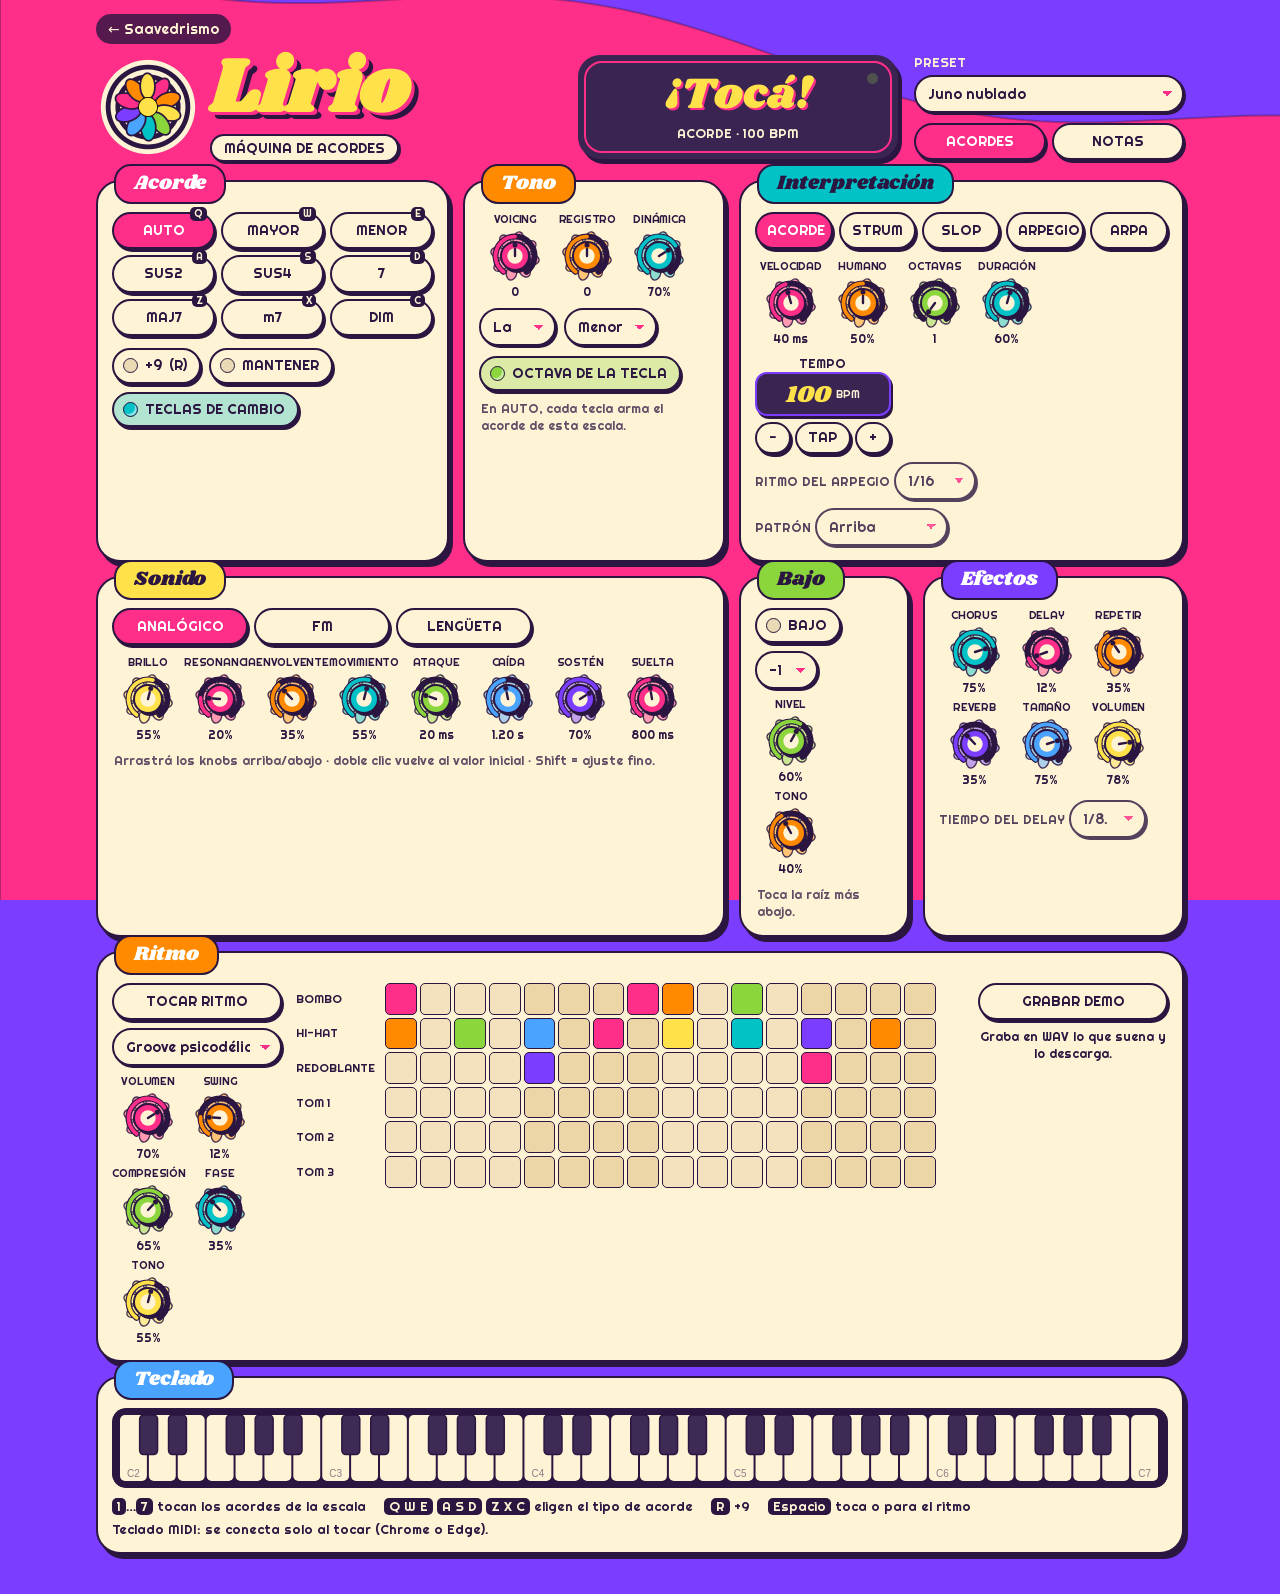
==== lirio/index.html @ 3ea5fa25 "Lirio y Niebla para usar en el navegador; Niebla 1.0.2 con sonidos encontrados Co-Authored-By: Claud" ====
<!doctype html>
<html lang="es">
<head>
<meta charset="utf-8">
<meta name="viewport" content="width=device-width, initial-scale=1">
<title>Lirio · máquina de acordes en el navegador</title>
<meta name="description" content="Lirio en el navegador: cada tecla toca un acorde completo. Strum, arpegio, arpa, tres motores de sonido, bajo, efectos y caja de ritmos. Gratis, de Saavedrismo.">
<link rel="icon" href="../sol.svg" type="image/svg+xml">
<style>
@font-face{font-family:"Shrikhand";src:url("fonts/Shrikhand-Regular.ttf") format("truetype");font-display:swap}
@font-face{font-family:"Righteous";src:url("fonts/Righteous-Regular.ttf") format("truetype");font-display:swap}
:root{
  --ink:#2a1640; --cream:#fff3d6; --pink:#ff2e88; --orange:#ff8a00; --lemon:#ffe14a;
  --turq:#00c2c7; --purple:#7b3dff; --lime:#8ad63c; --sky:#4aa3ff;
}
*{box-sizing:border-box}
html,body{margin:0}
body{font-family:"Righteous",system-ui,sans-serif;color:var(--ink);background:var(--purple);min-height:100vh;-webkit-tap-highlight-color:transparent}
#bg{position:fixed;inset:0;width:100%;height:100%;z-index:-1}
button,select,input{font-family:inherit;color:inherit}
:focus-visible{outline:3px solid var(--lemon);outline-offset:2px}
.wrap{max-width:1120px;margin:0 auto;padding:14px 16px 40px}
.volver{display:inline-block;margin-bottom:8px;color:var(--cream);text-decoration:none;background:#2a1640cc;padding:6px 12px;border-radius:999px;font-size:14px}

/* cabecera */
.top{display:grid;grid-template-columns:auto 1fr minmax(260px,320px) 270px;gap:16px;align-items:center}
.logo{display:flex;align-items:center;gap:10px}
#flor{width:104px;height:104px;flex:0 0 auto}
.titulo{font-family:"Shrikhand",serif;font-size:76px;line-height:1;color:var(--lemon);text-shadow:3px 3px 0 var(--pink),7px 7px 0 var(--ink);margin:0}
.sub{display:inline-block;margin-top:6px;background:var(--cream);border:2px solid var(--ink);box-shadow:2px 2px 0 var(--ink);border-radius:14px;padding:3px 12px;font-size:14px}
.pantalla{background:#3a2552;border-radius:22px;box-shadow:4px 5px 0 var(--ink);padding:6px;position:relative}
.pantalla-in{border:2.5px solid var(--pink);border-radius:18px;height:92px;display:flex;flex-direction:column;align-items:center;justify-content:center}
#acorde{font-family:"Shrikhand",serif;font-size:44px;line-height:1;color:var(--lemon);text-shadow:2px 2px 0 var(--pink)}
#subt{font-size:13px;color:var(--cream);margin-top:8px;text-align:center;padding:0 10px}
#led{position:absolute;right:20px;top:18px;width:11px;height:11px;border-radius:50%;background:var(--lime);opacity:.25}
.lado label{font-size:13px;color:var(--cream);display:block;margin-bottom:4px}

/* paneles */
.rack{display:grid;grid-template-columns:repeat(12,1fr);gap:14px;margin-top:18px}
.panel{background:var(--cream);border:2.5px solid var(--ink);border-radius:24px;box-shadow:4px 5px 0 var(--ink);padding:30px 14px 14px;position:relative}
.panel>h2{position:absolute;top:-18px;left:16px;margin:0;font-family:"Shrikhand",serif;font-weight:400;font-size:20px;padding:2px 18px 4px;border:2.5px solid var(--ink);border-radius:17px;color:#fff;background:var(--c,var(--pink))}
.panel>h2.osc{color:var(--ink)}
.p-acorde{grid-column:span 4;--c:var(--pink)} .p-tono{grid-column:span 3;--c:var(--orange)} .p-int{grid-column:span 5;--c:var(--turq)}
.p-sonido{grid-column:span 7;--c:var(--lemon)} .p-bajo{grid-column:span 2;--c:var(--lime)} .p-efx{grid-column:span 3;--c:var(--purple)}
.p-ritmo{grid-column:span 12;--c:var(--orange)} .p-teclado{grid-column:span 12;--c:var(--sky)}
.fila{display:flex;flex-wrap:wrap;gap:8px;align-items:center}
.nota{font-size:12.5px;opacity:.75;margin:10px 2px 0;line-height:1.35}

/* píldoras y botones */
.pills{display:grid;gap:6px}
.pill,.tog,.btn{min-width:0;border:2px solid var(--ink);background:var(--cream);border-radius:999px;box-shadow:2px 3px 0 var(--ink);padding:9px 10px;font-size:14px;cursor:pointer;position:relative;line-height:1.1;touch-action:manipulation}
.pill:active,.tog:active,.btn:active{transform:translate(1px,2px);box-shadow:1px 1px 0 var(--ink)}
.pill[aria-pressed="true"]{background:var(--on,var(--pink));color:#fff}
.pill.claro[aria-pressed="true"]{color:var(--ink)}
.pill .k{position:absolute;right:6px;top:-7px;background:var(--ink);color:var(--cream);font-size:10.5px;border-radius:5px;padding:1px 4px}
.tog{display:inline-flex;align-items:center;gap:7px;padding:8px 12px 8px 9px}
.tog::before{content:"";width:13px;height:13px;border-radius:50%;border:1.8px solid var(--ink);background:#e9d9b4}
.tog[aria-pressed="true"]{background:color-mix(in srgb,var(--tc,var(--pink)) 30%,var(--cream))}
.tog[aria-pressed="true"]::before{background:var(--tc,var(--pink));box-shadow:inset -2px -2px 0 #fff8}
.btn.on{background:var(--lime)}
.btn.rec.on{background:var(--pink);color:#fff}
select{border:2px solid var(--ink);background:var(--cream);border-radius:999px;padding:8px 30px 8px 12px;font-size:14px;box-shadow:2px 2px 0 var(--ink);appearance:none;background-image:linear-gradient(45deg,transparent 50%,var(--pink) 50%),linear-gradient(135deg,var(--pink) 50%,transparent 50%);background-position:calc(100% - 15px) 50%,calc(100% - 10px) 50%;background-size:5px 5px;background-repeat:no-repeat;cursor:pointer;max-width:100%}
.lbl{font-size:12.5px;opacity:.8;margin:12px 0 4px}

/* knobs */
.knobs{display:flex;flex-wrap:wrap;gap:4px 0}
.knob{width:72px;text-align:center;user-select:none;touch-action:none;cursor:ns-resize}
.knob .n{font-size:11px;letter-spacing:-.02em;white-space:nowrap}
.knob svg{width:56px;height:56px;display:block;margin:2px auto 0}
.knob .v{font-size:12px}

/* tempo */
.tempo{width:136px}
.tempo .n{font-size:12.5px;text-align:center}
.tempo .num{background:#3a2552;border-radius:12px;box-shadow:2px 3px 0 var(--ink);border:2px solid var(--purple);height:44px;display:flex;align-items:center;justify-content:center;gap:5px;color:var(--lemon);font-family:"Shrikhand",serif;font-size:24px;cursor:ns-resize;touch-action:none;user-select:none}
.tempo .num small{font-family:"Righteous";font-size:11px;color:var(--cream)}
.tempo .num input{width:70px;background:transparent;border:0;color:var(--lemon);font:inherit;text-align:center}
.tempo .bt{display:grid;grid-template-columns:36px 1fr 36px;gap:4px;margin-top:6px}
.tempo .bt button{padding:6px 0;text-align:center}

/* grilla de ritmo */
.ritmo{display:grid;grid-template-columns:170px 1fr 190px;gap:14px;align-items:start}
.grilla{display:grid;max-width:640px;grid-template-columns:86px repeat(16,1fr);gap:3px;align-items:center;user-select:none;touch-action:none}
.grilla .ln{font-size:11.5px}
.cel{aspect-ratio:1;border:1.6px solid var(--ink);border-radius:5px;background:#f3e2bd;cursor:pointer;min-width:0}
.cel.b4{background:#ecd5a6}
.cel.on{background:var(--c2)}
.cel.cur{outline:2px solid var(--ink);outline-offset:1px}
.demo{display:flex;flex-direction:column;gap:8px}
#recT{font-size:12.5px;text-align:center;min-height:32px}

/* teclado */
#kb{width:100%;height:80px;display:block;touch-action:none;cursor:pointer;border-radius:14px}
.ayuda{display:flex;flex-wrap:wrap;gap:6px 18px;font-size:13px;margin-top:10px}
.ayuda b{background:var(--ink);color:var(--cream);border-radius:5px;padding:0 5px;font-weight:400}
#midiSt{font-size:13px}

@media (max-width:980px){
  .top{grid-template-columns:1fr 1fr}
  .logo{grid-column:1/-1}
  .p-acorde,.p-tono,.p-int,.p-sonido,.p-bajo,.p-efx{grid-column:span 6}
  .ritmo{grid-template-columns:1fr}
}
@media (max-width:640px){
  .top{grid-template-columns:1fr}
  .titulo{font-size:60px} #flor{width:80px;height:80px}
  .rack{gap:24px}
  .p-acorde,.p-tono,.p-int,.p-sonido,.p-bajo,.p-efx{grid-column:span 12}
  .grilla{grid-template-columns:64px repeat(16,1fr);gap:2px}
  .grilla .ln{font-size:9.5px}
  .knob{width:70px}
  .pill{font-size:12.5px;padding:8px 3px}
  #perf{gap:4px}
}
</style>
</head>
<body>
<canvas id="bg" aria-hidden="true"></canvas>
<div class="wrap">
  <a class="volver" href="../">← Saavedrismo</a>
  <header class="top">
    <div class="logo">
      <canvas id="flor" width="208" height="208" aria-hidden="true"></canvas>
      <div><h1 class="titulo">Lirio</h1><span class="sub">MÁQUINA DE ACORDES</span></div>
    </div>
    <div></div>
    <div class="pantalla" aria-live="polite"><div class="pantalla-in"><div id="acorde">¡Tocá!</div><div id="subt"></div></div><div id="led"></div></div>
    <div class="lado">
      <label for="preset">PRESET</label>
      <select id="preset" style="width:100%"></select>
      <div class="pills" id="modo" style="grid-template-columns:1fr 1fr;margin-top:10px"></div>
    </div>
  </header>

  <main class="rack">
    <section class="panel p-acorde"><h2>Acorde</h2>
      <div class="pills" id="tipos" style="grid-template-columns:repeat(3,1fr)"></div>
      <div class="fila" style="margin-top:12px">
        <button class="tog" data-t="add9" style="--tc:var(--lemon)">+9 <span class="pill-k">(R)</span></button>
        <button class="tog" data-t="hold" style="--tc:var(--pink)">MANTENER</button>
        <button class="tog" data-t="keySwitch" style="--tc:var(--turq)" title="Las teclas MIDI 24 a 32 (Do1 a Sol#1) eligen el tipo de acorde">TECLAS DE CAMBIO</button>
      </div>
    </section>

    <section class="panel p-tono"><h2>Tono</h2>
      <div class="knobs" id="kTono"></div>
      <div class="fila" style="margin-top:8px"><select id="key" aria-label="Tonalidad"></select><select id="scale" aria-label="Escala"><option value="0">Mayor</option><option value="1">Menor</option></select></div>
      <div class="fila" style="margin-top:10px"><button class="tog" data-t="followOct" style="--tc:var(--lime)" title="Encendido: el acorde suena en la octava de la tecla que tocás">OCTAVA DE LA TECLA</button></div>
      <p class="nota">En AUTO, cada tecla arma el acorde de esta escala.</p>
    </section>

    <section class="panel p-int"><h2 class="osc">Interpretación</h2>
      <div class="pills" id="perf" style="grid-template-columns:repeat(5,1fr)"></div>
      <div class="fila" style="margin-top:10px;align-items:flex-start;justify-content:space-between">
        <div class="knobs" id="kInt"></div>
        <div class="tempo">
          <div class="n">TEMPO</div>
          <div class="num" id="tNum" title="Arrastrá, usá la rueda o hacé doble clic para escribir"><span id="tVal">100</span><small>BPM</small></div>
          <div class="bt"><button class="pill" id="tMenos" aria-label="Bajar 1 BPM">−</button><button class="pill" id="tTap">TAP</button><button class="pill" id="tMas" aria-label="Subir 1 BPM">+</button></div>
        </div>
      </div>
      <div class="fila" style="margin-top:8px">
        <label class="lbl" style="margin:0">RITMO DEL ARPEGIO <select id="arpRate"></select></label>
        <label class="lbl" style="margin:0">PATRÓN <select id="arpPattern"></select></label>
      </div>
    </section>

    <section class="panel p-sonido"><h2 class="osc">Sonido</h2>
      <div class="pills" id="motor" style="grid-template-columns:repeat(3,1fr);max-width:420px"></div>
      <div class="knobs" id="kSon" style="margin-top:10px"></div>
      <p class="nota">Arrastrá los knobs arriba/abajo · doble clic vuelve al valor inicial · Shift = ajuste fino.</p>
    </section>

    <section class="panel p-bajo"><h2 class="osc">Bajo</h2>
      <div class="fila"><button class="tog" data-t="bassOn" style="--tc:var(--lime)">BAJO</button><select id="bassOct" aria-label="Octava del bajo"><option value="0">-1</option><option value="1">-2</option></select></div>
      <div class="knobs" id="kBajo" style="margin-top:8px"></div>
      <p class="nota">Toca la raíz más abajo.</p>
    </section>

    <section class="panel p-efx"><h2>Efectos</h2>
      <div class="knobs" id="kEfx"></div>
      <label class="lbl" style="display:block">TIEMPO DEL DELAY <select id="delayTime"></select></label>
    </section>

    <section class="panel p-ritmo"><h2>Ritmo</h2>
      <div class="ritmo">
        <div class="fila" style="flex-direction:column;align-items:stretch">
          <button class="btn" id="drumPlay">TOCAR RITMO</button>
          <select id="drumPattern" aria-label="Patrón de ritmo"></select>
          <div class="knobs" id="kRit"></div>
        </div>
        <div class="grilla" id="grilla"></div>
        <div class="demo">
          <button class="btn rec" id="recBtn">GRABAR DEMO</button>
          <div id="recT">Graba en WAV lo que suena y lo descarga.</div>
        </div>
      </div>
    </section>

    <section class="panel p-teclado"><h2>Teclado</h2>
      <canvas id="kb"></canvas>
      <div class="ayuda">
        <span><b>1</b>…<b>7</b> tocan los acordes de la escala</span>
        <span><b>Q W E</b> <b>A S D</b> <b>Z X C</b> eligen el tipo de acorde</span>
        <span><b>R</b> +9</span>
        <span><b>Espacio</b> toca o para el ritmo</span>
        <span id="midiSt">Teclado MIDI: se conecta solo al tocar (Chrome o Edge).</span>
      </div>
    </section>
  </main>
</div>

<script>
'use strict';
const $=id=>document.getElementById(id);
const COL={ink:'#2a1640',cream:'#fff3d6',pink:'#ff2e88',orange:'#ff8a00',lemon:'#ffe14a',turq:'#00c2c7',purple:'#7b3dff',lime:'#8ad63c',sky:'#4aa3ff'};
const RAIN=[COL.pink,COL.orange,COL.lemon,COL.lime,COL.turq,COL.sky,COL.purple];
const rainbow=i=>RAIN[((i%7)+7)%7];

/* ---------- parámetros (los mismos del plugin) ---------- */
const DEF={mode:0,chordType:0,add9:false,hold:false,keySwitch:true,followOct:true,key:9,scale:1,voicing:0,octave:0,perf:0,strumMs:40,slop:.5,
  arpRate:3,arpPattern:0,arpOct:1,arpGate:.6,tempo:100,engine:0,bright:.6,tone2:.25,character:.5,movement:.3,attack:.005,decay:1.2,sustain:.6,release:.5,velSens:.7,
  bassOn:false,bassLevel:.6,bassOct:0,bassTone:.4,chorus:.4,delayMix:.15,delayFb:.35,delayTime:1,reverbMix:.25,reverbSize:.7,volume:.78,
  drumsOn:false,drumPattern:0,drumVol:.7,swing:.12,drumComp:.65,drumPhase:.35,drumTone:.55,lanes:[0,0,0,0,0,0],preset:0};
const KN={ // id: [min,max,centro (curva),formato,nombre,color,entero]
  voicing:[-4,4,0,'i','VOICING','pink',1], octave:[-2,2,0,'i','REGISTRO','orange',1], velSens:[0,1,0,'%','DINÁMICA','turq'],
  strumMs:[5,200,50,'ms','VELOCIDAD','pink'], slop:[0,1,0,'%','HUMANO','orange'], arpOct:[1,4,0,'i','OCTAVAS','lime',1], arpGate:[.1,1,0,'%','DURACIÓN','turq'],
  bright:[0,1,0,'%','BRILLO','lemon'], tone2:[0,1,0,'%','RESONANCIA','pink'], character:[0,1,0,'%','ENVOLVENTE','orange'], movement:[0,1,0,'%','MOVIMIENTO','turq'],
  attack:[.001,5,.3,'s','ATAQUE','lime'], decay:[.05,10,1.5,'s','CAÍDA','sky'], sustain:[0,1,0,'%','SOSTÉN','purple'], release:[.01,10,1,'s','SUELTA','pink'],
  bassLevel:[0,1,0,'%','NIVEL','lime'], bassTone:[0,1,0,'%','TONO','orange'],
  chorus:[0,1,0,'%','CHORUS','turq'], delayMix:[0,1,0,'%','DELAY','pink'], delayFb:[0,.92,0,'%','REPETIR','orange'], reverbMix:[0,1,0,'%','REVERB','purple'], reverbSize:[0,1,0,'%','TAMAÑO','sky'], volume:[0,1,0,'%','VOLUMEN','lemon'],
  drumVol:[0,1,0,'%','VOLUMEN','pink'], swing:[0,.6,0,'%','SWING','orange'], drumComp:[0,1,0,'%','COMPRESIÓN','lime'], drumPhase:[0,1,0,'%','FASE','turq'], drumTone:[0,1,0,'%','TONO','lemon']};
const PRESETS=[
  ['Juno nublado',{engine:0,bright:.55,tone2:.2,character:.35,movement:.55,attack:.02,decay:1.2,sustain:.7,release:.8,chorus:.75,reverbMix:.35,reverbSize:.75,delayMix:.12,perf:0,bassOn:false,volume:.78}],
  ['Lengüeta soul',{engine:2,bright:.62,tone2:.45,character:.55,movement:.35,attack:.002,decay:2.5,sustain:.5,release:.25,chorus:.1,reverbMix:.2,delayMix:0,perf:0,bassOn:false,volume:.78}],
  ['Campana FM',{engine:1,bright:.7,tone2:.55,character:.45,movement:.15,attack:.002,decay:3,sustain:.2,release:1.2,chorus:.2,reverbMix:.4,reverbSize:.8,delayMix:.25,perf:0,bassOn:false,volume:.78}],
  ['Piano FM',{engine:1,bright:.5,tone2:.2,character:.3,movement:.25,attack:.002,decay:2.2,sustain:.35,release:.4,chorus:.45,reverbMix:.25,delayMix:.1,perf:0,bassOn:false,volume:.78}],
  ['Strum de cristal',{engine:1,bright:.75,tone2:.6,character:.4,movement:.2,attack:.002,decay:3.5,sustain:.15,release:1.5,chorus:.3,reverbMix:.45,reverbSize:.85,perf:1,strumMs:60,bassOn:false,volume:.78}],
  ['Arpegio 80s',{engine:0,bright:.45,tone2:.45,character:.6,movement:.3,attack:.002,decay:.35,sustain:.3,release:.2,chorus:.5,reverbMix:.25,delayMix:.3,delayFb:.45,perf:3,arpRate:3,arpPattern:2,arpOct:2,arpGate:.5,bassOn:true,volume:.78}],
  ['Arpa nocturna',{engine:2,bright:.55,tone2:.2,character:.3,movement:.4,attack:.002,decay:3,sustain:.2,release:1,chorus:.35,reverbMix:.55,reverbSize:.9,delayMix:.2,perf:4,strumMs:50,bassOn:false,volume:.68}],
  ['Bajo + acordes',{engine:0,bright:.5,tone2:.3,character:.4,movement:.4,attack:.01,decay:1,sustain:.6,release:.4,chorus:.55,reverbMix:.2,perf:0,bassOn:true,bassLevel:.7,bassTone:.5,volume:.78}],
  ['Slop lo-fi',{engine:2,bright:.4,tone2:.6,character:.7,movement:.5,attack:.003,decay:2,sustain:.3,release:.3,chorus:.45,reverbMix:.3,delayMix:.15,perf:2,slop:.75,bassOn:false,volume:.78}]];
const P=b=>b.reduce((m,s)=>m|(1<<s),0);
const PATS=[[P([0,7,8,10]),P([0,2,4,6,8,10,12,14]),P([4,12]),0,0,0],[P([0,8]),P([0,2,4,6,8,10,12,14]),P([4,12]),0,0,0],
  [P([0,4,8,12]),0xffff,P([4,12]),0,0,0],[P([0,10]),P([0,4,8,12]),P([8]),P([12,13]),P([14]),P([15])],
  [P([0,4,8,12]),P([2,6,10,14]),P([4,12]),0,0,0],[P([0,3,10]),P([0,2,4,6,8,10,12,14]),P([4,12,15]),0,0,0],
  [P([0,8]),P([4,12]),0,P([6,14]),P([3,10,11]),P([0,2,8])],[0,0,0,0,0,0]];
const PAT_N=['Groove psicodélico','Latido','Motorik','Lento con toms','Electropop','Breakbeat','Tribal de toms','Vacío'];
const LANES=['BOMBO','HI-HAT','REDOBLANTE','TOM 1','TOM 2','TOM 3'];
const KEYS_ES=['Do','Do#','Re','Re#','Mi','Fa','Fa#','Sol','Sol#','La','La#','Si'];
const LET=['C','C#','D','D#','E','F','F#','G','G#','A','A#','B'];
const PERF_N=['Acorde','Strum','Slop','Arpegio','Arpa'];
const SUF=(t,m,d)=>['', '', 'm','sus2','sus4','7','maj7','m7','dim'][t]??'';

let st;
try{st=Object.assign({},DEF,JSON.parse(localStorage.getItem('lirio-web')||'null')||{})}catch(e){st=Object.assign({},DEF)}
if(!Array.isArray(st.lanes)||st.lanes.length!==6)st.lanes=PATS[st.drumPattern||0].slice();
if(!(()=>{try{return localStorage.getItem('lirio-web')}catch(e){return null}})()){Object.assign(st,PRESETS[0][1]); st.lanes=PATS[0].slice()} // primera vez: preset Juno nublado
const save=()=>{try{localStorage.setItem('lirio-web',JSON.stringify(st))}catch(e){}};

/* ---------- audio ---------- */
let ctx=null,node=null,starting=null,recBufs=null,recLen=0,recT0=0;
let ui={root:-1,type:0,minor:0,dim:0,act:0,ks:-1,step:-1,notes:[]};
async function audio(){
  if(node){if(ctx.state!=='running')try{await ctx.resume()}catch(e){} return true}
  if(starting)return starting;
  starting=(async()=>{
    try{
      ctx=new (window.AudioContext||window.webkitAudioContext)({latencyHint:'interactive'});
      await ctx.audioWorklet.addModule('lirio-engine.js');
      node=new AudioWorkletNode(ctx,'lirio',{numberOfInputs:0,numberOfOutputs:1,outputChannelCount:[2]});
      node.connect(ctx.destination);
      node.port.onmessage=e=>{const m=e.data; if(m.t==='ui'){ui=m} else if(m.t==='pcm'&&recBufs){recBufs[0].push(m.l); recBufs[1].push(m.r); recLen+=m.l.length}};
      node.port.postMessage({t:'p',p:st}); await ctx.resume(); midi(); return true;
    }catch(err){$('acorde').textContent='Sin audio'; $('subt').textContent='Este navegador no puede usar Lirio. Probá con Chrome, Edge, Firefox o Safari actualizados.'; node=null; return false}
  })();
  return starting;
}
let pend=false;
function sendP(){ if(!node||pend)return; pend=true; requestAnimationFrame(()=>{pend=false; node.port.postMessage({t:'p',p:st})}) }
function changed(k){save(); sendP(); refresh()}
async function on(k,v){if(await audio())node.port.postMessage({t:'on',k,v})}
function off(k){node&&node.port.postMessage({t:'off',k})}

/* ---------- píldoras ---------- */
function pills(id,names,key,opts={}){
  const box=$(id); box.innerHTML='';
  names.forEach((n,i)=>{const b=document.createElement('button'); b.className='pill'+(opts.claro&&opts.claro(i)?' claro':''); b.innerHTML=n+(opts.keys?`<span class="k">${opts.keys[i]}</span>`:'');
    b.style.setProperty('--on',opts.rainbow?rainbow(i):COL.pink);
    b.onclick=()=>{st[key]=i; if(opts.after)opts.after(i); changed(key)}; box.appendChild(b)});
  return ()=>[...box.children].forEach((b,i)=>b.setAttribute('aria-pressed',i===(opts.shown?opts.shown():st[key])));
}
const updModo=pills('modo',['ACORDES','NOTAS'],'mode');
const updTipos=pills('tipos',['AUTO','MAYOR','MENOR','SUS2','SUS4','7','MAJ7','m7','DIM'],'chordType',{rainbow:1,keys:['Q','W','E','A','S','D','Z','X','C'],claro:i=>[2,3].includes(i%7),
  after:()=>{node&&node.port.postMessage({t:'clearKs'}); ui.ks=-1},shown:()=>ui.ks>=0?ui.ks:st.chordType});
const updPerf=pills('perf',['ACORDE','STRUM','SLOP','ARPEGIO','ARPA'],'perf',{rainbow:1,claro:i=>[2,3].includes(i)});
const updMotor=pills('motor',['ANALÓGICO','FM','LENGÜETA'],'engine',{rainbow:1,claro:i=>i===2});
document.querySelectorAll('.tog').forEach(b=>b.onclick=()=>{const k=b.dataset.t; st[k]=!st[k]; changed(k)});
function sel(id,opts,key,num=true){const s=$(id); if(opts)s.innerHTML=opts.map((o,i)=>`<option value="${i}">${o}</option>`).join(''); s.onchange=()=>{st[key]=num?+s.value:s.value; if(key==='drumPattern'){st.lanes=PATS[st.drumPattern].slice()} changed(key)}; return ()=>{s.value=st[key]}}
const sels=[sel('key',KEYS_ES,'key'),sel('scale',null,'scale'),sel('arpRate',['1/4','1/8','1/8T','1/16','1/16T','1/32'],'arpRate'),sel('arpPattern',['Arriba','Abajo','Ida y vuelta','Azar'],'arpPattern'),
  sel('delayTime',['1/4','1/8.','1/8','1/16','1/4T'],'delayTime'),sel('bassOct',null,'bassOct'),sel('drumPattern',PAT_N,'drumPattern')];
$('preset').innerHTML=PRESETS.map((p,i)=>`<option value="${i}">${p[0]}</option>`).join('');
$('preset').onchange=()=>{const i=+$('preset').value; Object.assign(st,DEF_SOUND(),PRESETS[i][1]); st.preset=i; changed('preset')};
function DEF_SOUND(){const o={}; ['engine','bright','tone2','character','movement','attack','decay','sustain','release','chorus','reverbMix','reverbSize','delayMix','delayFb','perf','strumMs','slop','arpRate','arpPattern','arpOct','arpGate','bassOn','bassLevel','bassTone','volume'].forEach(k=>o[k]=DEF[k]); return o}

/* ---------- knobs con forma de flor ---------- */
const skew=c=>c;
function toN(id,v){const [a,b,c]=KN[id]; if(c>0){const sk=Math.log(.5)/Math.log((c-a)/(b-a)); return Math.pow((v-a)/(b-a),sk)} return (v-a)/(b-a)}
function fromN(id,n){const [a,b,c,,,,isInt]=KN[id]; n=Math.min(1,Math.max(0,n)); let v; if(c>0){const sk=Math.log(.5)/Math.log((c-a)/(b-a)); v=a+(b-a)*Math.pow(n,1/sk)} else v=a+(b-a)*n; return isInt?Math.round(v):v}
function fmt(id,v){const f=KN[id][3]; if(f==='%')return Math.round(v*100)+'%'; if(f==='ms')return Math.round(v)+' ms'; if(f==='s')return v<1?Math.round(v*1000)+' ms':v.toFixed(2)+' s'; return (v>0&&KN[id][0]<0?'+':'')+v}
function flower(pos,c){
  const a0=Math.PI*1.2,a1=Math.PI*2.8,ang=a0+pos*(a1-a0),r=25,cx=28,cy=28,P=(rr,a)=>[cx+rr*Math.sin(a),cy-rr*Math.cos(a)];
  let s='';
  for(let i=0;i<8;i++){const pa=i/8*360+11.5; s+=`<ellipse cx="${cx}" cy="${cy-r*0.98+r*0.31}" rx="${r*0.21}" ry="${r*0.31}" transform="rotate(${pa} ${cx} ${cy})" fill="${c}" fill-opacity=".45" stroke="${COL.ink}" stroke-opacity=".85" stroke-width="1.4"/>`}
  const arc=(from,to)=>{const [x0,y0]=P(r*0.78,from),[x1,y1]=P(r*0.78,to); return `M${x0} ${y0}A${r*0.78} ${r*0.78} 0 ${to-from>Math.PI?1:0} 1 ${x1} ${y1}`};
  s+=`<path d="${arc(a0,a1)}" fill="none" stroke="${COL.ink}" stroke-width="${r*0.24}" stroke-linecap="round"/>`;
  if(pos>0.002)s+=`<path d="${arc(a0,ang)}" fill="none" stroke="${c}" stroke-width="${r*0.15}" stroke-linecap="round"/>`;
  const br=r*0.56; s+=`<circle cx="${cx+2}" cy="${cy+3}" r="${br}" fill="${COL.ink}"/><circle cx="${cx}" cy="${cy}" r="${br}" fill="${c}" stroke="${COL.ink}" stroke-width="2"/><circle cx="${cx}" cy="${cy}" r="${br*0.55}" fill="${COL.cream}"/>`;
  const [tx,ty]=P(br*0.78,ang),[mx,my]=P(br*0.5,ang);
  s+=`<line x1="${cx}" y1="${cy}" x2="${mx}" y2="${my}" stroke="${COL.ink}" stroke-width="2.4" stroke-linecap="round"/><circle cx="${tx}" cy="${ty}" r="${r*0.1}" fill="${COL.ink}"/>`;
  return `<svg viewBox="0 0 56 56" aria-hidden="true">${s}</svg>`;
}
const knobEls={};
function knob(box,id){
  const [, , , , name,col]=KN[id];
  const el=document.createElement('div'); el.className='knob'; el.tabIndex=0; el.setAttribute('role','slider'); el.setAttribute('aria-label',name);
  el.innerHTML=`<div class="n">${name}</div><div class="g"></div><div class="v"></div>`;
  $(box).appendChild(el); knobEls[id]={el,col:COL[col],last:null};
  let y0=0,n0=0,drag=false;
  el.addEventListener('pointerdown',e=>{drag=true; y0=e.clientY; n0=toN(id,st[id]); el.setPointerCapture(e.pointerId); e.preventDefault()});
  el.addEventListener('pointermove',e=>{if(!drag)return; const k=e.shiftKey?0.0012:0.005; st[id]=fromN(id,n0+(y0-e.clientY)*k); drawKnob(id); sendP()});
  const end=()=>{if(drag){drag=false; changed(id)}}; el.addEventListener('pointerup',end); el.addEventListener('pointercancel',end);
  el.addEventListener('dblclick',()=>{st[id]=DEF[id]; changed(id)});
  el.addEventListener('wheel',e=>{e.preventDefault(); st[id]=fromN(id,toN(id,st[id])+(e.deltaY<0?1:-1)*(KN[id][6]?1/(KN[id][1]-KN[id][0]):e.shiftKey?0.005:0.025)); changed(id)},{passive:false});
  el.addEventListener('keydown',e=>{const d={ArrowUp:1,ArrowRight:1,ArrowDown:-1,ArrowLeft:-1}[e.key]; if(!d)return; e.preventDefault(); e.stopPropagation(); st[id]=fromN(id,toN(id,st[id])+d*(KN[id][6]?1/(KN[id][1]-KN[id][0]):0.02)); changed(id)});
}
function drawKnob(id){const k=knobEls[id]; const v=st[id], key=v+'|'+k.name; if(k.last===key)return; k.last=key;
  k.el.querySelector('.g').innerHTML=flower(toN(id,v),k.col); k.el.querySelector('.v').textContent=fmt(id,v); k.el.setAttribute('aria-valuetext',fmt(id,v))}
['voicing','octave','velSens'].forEach(i=>knob('kTono',i));
['strumMs','slop','arpOct','arpGate'].forEach(i=>knob('kInt',i));
['bright','tone2','character','movement','attack','decay','sustain','release'].forEach(i=>knob('kSon',i));
['bassLevel','bassTone'].forEach(i=>knob('kBajo',i));
['chorus','delayMix','delayFb','reverbMix','reverbSize','volume'].forEach(i=>knob('kEfx',i));
['drumVol','swing','drumComp','drumPhase','drumTone'].forEach(i=>knob('kRit',i));
const ENG_LBL=[['RESONANCIA','ENVOLVENTE','MOVIMIENTO'],['RELACIÓN','ÍNDICE','TRÉMOLO'],['MECÁNICA','MORDIDA','TRÉMOLO']];
function engineLabels(){ENG_LBL[st.engine].forEach((t,i)=>{const id=['tone2','character','movement'][i]; const k=knobEls[id]; if(k.name!==t){k.name=t; k.el.querySelector('.n').textContent=t; k.last=null}})}

/* ---------- tempo ---------- */
function setTempo(v){st.tempo=Math.min(220,Math.max(40,Math.round(v*10)/10)); changed('tempo')}
$('tMenos').onclick=()=>setTempo(Math.round(st.tempo)-1); $('tMas').onclick=()=>setTempo(Math.round(st.tempo)+1);
let taps=[]; $('tTap').onclick=()=>{const t=performance.now(); if(taps.length&&t-taps[taps.length-1]>2000)taps=[]; taps.push(t); if(taps.length>6)taps.shift(); if(taps.length>1)setTempo(Math.round(60000*(taps.length-1)/(taps[taps.length-1]-taps[0])))};
(()=>{const n=$('tNum'); let y0,v0,drag=false;
  n.addEventListener('pointerdown',e=>{if(e.target.tagName==='INPUT')return; drag=true; y0=e.clientY; v0=st.tempo; n.setPointerCapture(e.pointerId)});
  n.addEventListener('pointermove',e=>{if(!drag)return; const per=e.shiftKey?0.1:0.5; let v=v0+(y0-e.clientY)*per; st.tempo=Math.min(220,Math.max(40,e.shiftKey?Math.round(v*10)/10:Math.round(v))); refresh(); sendP()});
  n.addEventListener('pointerup',()=>{if(drag){drag=false; changed('tempo')}});
  n.addEventListener('wheel',e=>{e.preventDefault(); setTempo(st.tempo+(e.deltaY<0?1:-1)*(e.shiftKey?0.1:1))},{passive:false});
  n.addEventListener('dblclick',()=>{const i=document.createElement('input'); i.inputMode='decimal'; i.value=Math.round(st.tempo); $('tVal').replaceWith(i); i.focus(); i.select();
    const done=ok=>{const v=parseFloat(i.value.replace(',','.')); const s=document.createElement('span'); s.id='tVal'; i.replaceWith(s); if(ok&&v>0)setTempo(v); else refresh()};
    i.onkeydown=e=>{e.stopPropagation(); if(e.key==='Enter')done(true); if(e.key==='Escape')done(false)}; i.onblur=()=>done(true)});
})();

/* ---------- ritmo ---------- */
const g=$('grilla'); const cels=[];
LANES.forEach((n,l)=>{const lb=document.createElement('div'); lb.className='ln'; lb.textContent=n; g.appendChild(lb); cels[l]=[];
  for(let s=0;s<16;s++){const c=document.createElement('div'); c.className='cel'+(Math.floor(s/4)%2?' b4':''); c.style.setProperty('--c2',rainbow(l+s)); c.dataset.l=l; c.dataset.s=s; g.appendChild(c); cels[l][s]=c}});
let paint=null;
g.addEventListener('pointerdown',e=>{const c=e.target.closest('.cel'); if(!c)return; const l=+c.dataset.l,s=+c.dataset.s; paint=!((st.lanes[l]>>s)&1); setCel(l,s); g.setPointerCapture(e.pointerId); e.preventDefault()});
g.addEventListener('pointermove',e=>{if(paint===null)return; const c=document.elementFromPoint(e.clientX,e.clientY); if(c&&c.classList.contains('cel'))setCel(+c.dataset.l,+c.dataset.s)});
const stopPaint=()=>{if(paint!==null){paint=null; changed('lanes')}}; g.addEventListener('pointerup',stopPaint); g.addEventListener('pointercancel',stopPaint);
function setCel(l,s){const onb=!!((st.lanes[l]>>s)&1); if(onb!==paint){st.lanes[l]^=(1<<s); st.lanes=st.lanes.slice(); sendP(); drawGrid()}}
function drawGrid(){for(let l=0;l<6;l++)for(let s=0;s<16;s++){const c=cels[l][s]; c.classList.toggle('on',!!((st.lanes[l]>>s)&1)); c.classList.toggle('cur',s===ui.step)}}
$('drumPlay').onclick=async()=>{await audio(); st.drumsOn=!st.drumsOn; changed('drumsOn')};

/* ---------- grabar demo (WAV estéreo 24 bits) ---------- */
$('recBtn').onclick=async()=>{
  if(!(await audio()))return;
  if(!recBufs){recBufs=[[],[]]; recLen=0; recT0=performance.now(); node.port.postMessage({t:'rec',on:true}); $('recBtn').classList.add('on'); $('recBtn').textContent='PARAR Y GUARDAR'; return}
  node.port.postMessage({t:'rec',on:false}); const b=recBufs; recBufs=null; $('recBtn').classList.remove('on'); $('recBtn').textContent='GRABAR DEMO';
  const n=recLen, sr=ctx.sampleRate, data=new DataView(new ArrayBuffer(44+n*6));
  const ws=(o,s)=>{for(let i=0;i<s.length;i++)data.setUint8(o+i,s.charCodeAt(i))};
  ws(0,'RIFF'); data.setUint32(4,36+n*6,true); ws(8,'WAVE'); ws(12,'fmt '); data.setUint32(16,16,true); data.setUint16(20,1,true); data.setUint16(22,2,true);
  data.setUint32(24,sr,true); data.setUint32(28,sr*6,true); data.setUint16(32,6,true); data.setUint16(34,24,true); ws(36,'data'); data.setUint32(40,n*6,true);
  let o=44; for(let k=0;k<b[0].length;k++){const L=b[0][k],R=b[1][k]; for(let i=0;i<L.length;i++){for(const x of [L[i],R[i]]){let v=Math.round(Math.max(-1,Math.min(1,x))*8388607); data.setUint8(o,v&255); data.setUint8(o+1,(v>>8)&255); data.setUint8(o+2,(v>>16)&255); o+=3}}}
  const d=new Date(), p2=x=>String(x).padStart(2,'0'), name=`Lirio-demo-${d.getFullYear()}-${p2(d.getMonth()+1)}-${p2(d.getDate())}_${p2(d.getHours())}-${p2(d.getMinutes())}-${p2(d.getSeconds())}.wav`;
  const a=document.createElement('a'); a.href=URL.createObjectURL(new Blob([data],{type:'audio/wav'})); a.download=name; document.body.appendChild(a); a.click(); a.remove();
  $('recT').textContent='Guardado: '+name;
};

/* ---------- teclado en pantalla ---------- */
const kb=$('kb'), KLO=36, KHI=96; const isBlack=m=>[1,3,6,8,10].includes(m%12);
const held=new Set(); let ptrNote=new Map();
function kbLayout(){const r=kb.getBoundingClientRect(), dpr=devicePixelRatio||1; kb.width=Math.round(r.width*dpr); kb.height=Math.round(r.height*dpr); return {w:r.width,h:r.height,dpr}}
let KL=null;
function drawKb(){
  if(!KL)KL=kbLayout(); const {w,h,dpr}=KL, c=kb.getContext('2d'); c.setTransform(dpr,0,0,dpr,0,0);
  const sounding=new Set(ui.notes||[]); held.forEach(n=>sounding.add(n));
  c.fillStyle=COL.ink; c.beginPath(); c.roundRect(0,0,w,h,14); c.fill();
  const x0=8,y0=7,W=w-16,H=h-14; let whites=0; for(let m=KLO;m<=KHI;m++)if(!isBlack(m))whites++; const kw=W/whites;
  let wi=0; c.font='10px Righteous, sans-serif'; c.textAlign='center';
  for(let m=KLO;m<=KHI;m++)if(!isBlack(m)){c.fillStyle=sounding.has(m)?rainbow(m%12):COL.cream; c.beginPath(); c.roundRect(x0+wi*kw,y0,kw-2,H,5); c.fill();
    if(m%12===0){c.fillStyle='#2a164088'; c.fillText('C'+(m/12-1),x0+wi*kw+kw/2-1,y0+H-4)} wi++}
  wi=0;
  for(let m=KLO;m<=KHI;m++){if(!isBlack(m)){wi++; continue} c.fillStyle=sounding.has(m)?rainbow(m%12):'#3d2a55'; c.beginPath(); c.roundRect(x0+wi*kw-kw*0.32,y0,kw*0.62,H*0.6,4); c.fill(); c.strokeStyle=COL.ink; c.lineWidth=1.5; c.stroke()}
}
function noteAt(x,y){const {w,h}=KL, x0=8,y0=7,W=w-16,H=h-14; let whites=0; for(let m=KLO;m<=KHI;m++)if(!isBlack(m))whites++; const kw=W/whites;
  if(y-y0<H*0.6){let wi=0; for(let m=KLO;m<=KHI;m++){if(!isBlack(m)){wi++; continue} const bx=x0+wi*kw-kw*0.32; if(x>=bx&&x<=bx+kw*0.62)return m}}
  const wi=Math.floor((x-x0)/kw); let c=0; for(let m=KLO;m<=KHI;m++)if(!isBlack(m)){if(c===wi)return m; c++} return -1}
kb.addEventListener('pointerdown',e=>{KL=kbLayout(); const r=kb.getBoundingClientRect(), m=noteAt(e.clientX-r.left,e.clientY-r.top); if(m<0)return; e.preventDefault(); kb.setPointerCapture(e.pointerId);
  const v=Math.min(1,0.45+0.55*(e.clientY-r.top)/r.height); ptrNote.set(e.pointerId,m); held.add(m); on(m,v)});
kb.addEventListener('pointermove',e=>{if(!ptrNote.has(e.pointerId))return; const r=kb.getBoundingClientRect(), m=noteAt(e.clientX-r.left,e.clientY-r.top), old=ptrNote.get(e.pointerId); if(m>=0&&m!==old){off(old); held.delete(old); ptrNote.set(e.pointerId,m); held.add(m); on(m,0.8)}});
const kbUp=e=>{if(!ptrNote.has(e.pointerId))return; const m=ptrNote.get(e.pointerId); ptrNote.delete(e.pointerId); held.delete(m); off(m)};
kb.addEventListener('pointerup',kbUp); kb.addEventListener('pointercancel',kbUp);
addEventListener('resize',()=>{KL=null; drawBg()});

/* ---------- teclado de la compu ---------- */
const SCL=[[0,2,4,5,7,9,11],[0,2,3,5,7,8,10]];
const degDown=new Map();
addEventListener('keydown',e=>{
  if(e.target.matches('input,select,textarea')||e.metaKey||e.ctrlKey||e.altKey)return;
  const k=e.key.toLowerCase(), ti='qweasdzxc'.indexOf(k);
  if(ti>=0&&k.length===1){e.preventDefault(); st.chordType=ti; node&&node.port.postMessage({t:'clearKs'}); ui.ks=-1; changed('chordType'); return}
  if(k==='r'){e.preventDefault(); st.add9=!st.add9; changed('add9'); return}
  if(e.code==='Space'){e.preventDefault(); if(!e.repeat)$('drumPlay').click(); return}
  if(/^[1-7]$/.test(e.key)){e.preventDefault(); if(e.repeat||degDown.has(e.key))return; const d=+e.key-1;
    const note=60+((st.key+SCL[st.scale][d])%12); degDown.set(e.key,note); held.add(note); on(note,0.85)}
});
addEventListener('keyup',e=>{if(degDown.has(e.key)){const n=degDown.get(e.key); degDown.delete(e.key); held.delete(n); off(n)}});
addEventListener('blur',()=>{degDown.forEach(n=>{held.delete(n); off(n)}); degDown.clear()});

/* ---------- MIDI ---------- */
let midiOk=false;
async function midi(){
  if(midiOk||!navigator.requestMIDIAccess){if(!navigator.requestMIDIAccess)$('midiSt').textContent='Teclado MIDI: este navegador no lo permite (usá Chrome o Edge).'; return}
  try{const acc=await navigator.requestMIDIAccess(); midiOk=true;
    const hook=()=>{let n=0; acc.inputs.forEach(i=>{n++; i.onmidimessage=msg}); $('midiSt').textContent=n?`Teclado MIDI: ${n} conectado${n>1?'s':''}.`:'Teclado MIDI: no hay ninguno conectado.'};
    hook(); acc.onstatechange=hook;
  }catch(e){$('midiSt').textContent='Teclado MIDI: el navegador no dio permiso.'}
}
function msg(e){const [s,a,b]=e.data, c=s&0xf0;
  if(c===0x90&&b>0){held.add(a); node.port.postMessage({t:'on',k:a,v:b/127})}
  else if(c===0x80||(c===0x90&&b===0)){held.delete(a); node.port.postMessage({t:'off',k:a})}
  else if(c===0xB0&&a===64)node.port.postMessage({t:'sus',on:b>=64});
  else if(c===0xB0&&a===1)node.port.postMessage({t:'mod',v:b/127});
  else if(c===0xB0&&(a===123||a===120))node.port.postMessage({t:'all'});
  else if(c===0xE0)node.port.postMessage({t:'bend',s:(((b<<7)|a)-8192)/8192*2});
}

/* ---------- pantalla y refresco ---------- */
function refresh(){
  updModo(); updTipos(); updPerf(); updMotor(); sels.forEach(f=>f()); $('preset').value=st.preset;
  document.querySelectorAll('.tog').forEach(b=>b.setAttribute('aria-pressed',!!st[b.dataset.t]));
  engineLabels(); Object.keys(knobEls).forEach(drawKnob);
  if($('tVal'))$('tVal').textContent=Math.abs(st.tempo-Math.round(st.tempo))<0.05?Math.round(st.tempo):st.tempo.toFixed(1);
  $('drumPlay').textContent=st.drumsOn?'PARAR RITMO':'TOCAR RITMO'; $('drumPlay').classList.toggle('on',st.drumsOn);
  drawGrid(); screen();
}
let lastAct=-1, led=0;
function screen(){
  const r=ui.root, t=ui.type;
  let name; if(r<0)name='¡Tocá!'; else if(t<0)name=LET[r%12]+(Math.floor(r/12)-1); else name=LET[r]+(t===0?(ui.dim?'dim':ui.minor?'m':''):SUF(t))+(st.add9?'add9':'');
  $('acorde').textContent=name;
  $('subt').textContent=(r>=0&&t>=0?KEYS_ES[r]+'  ·  ':'')+PERF_N[st.perf].toUpperCase()+'  ·  '+Math.round(st.tempo)+' BPM';
}
let lastStep=-2, lastKs=-2, lastNotes='';
function frame(){
  if(ui.act!==lastAct){lastAct=ui.act; led=1} else led*=0.85; $('led').style.opacity=0.25+0.75*led;
  if(ui.step!==lastStep){lastStep=ui.step; drawGrid()}
  if(ui.ks!==lastKs){lastKs=ui.ks; updTipos()}
  const ns=(ui.notes||[]).join(',')+'|'+[...held].join(','); if(ns!==lastNotes){lastNotes=ns; drawKb()}
  screen(); drawFlor(performance.now()/1000);
  requestAnimationFrame(frame);
}

/* ---------- fondo y flor (op-art) ---------- */
function drawBg(){
  const c=$('bg'), dpr=Math.min(2,devicePixelRatio||1), W=innerWidth, H=innerHeight; c.width=W*dpr; c.height=H*dpr; const g=c.getContext('2d'); g.setTransform(dpr,0,0,dpr,0,0);
  g.fillStyle=COL.purple; g.fillRect(0,0,W,H); const N=16;
  for(let k=N;k>=0;k--){const base=-60+k*(H+120)/N; g.beginPath(); g.moveTo(0,H+10); g.lineTo(0,base);
    for(let x=0;x<=W+20;x+=16)g.lineTo(x,base+26*Math.sin(x*0.008+k*0.55)+0.18*x*(1080/Math.max(W,600)));
    g.lineTo(W+20,H+10); g.closePath(); g.fillStyle=rainbow(k); g.fill(); g.strokeStyle='#2a164059'; g.lineWidth=2; g.stroke()}
}
function drawFlor(t){
  const c=$('flor'), g=c.getContext('2d'), s=c.width/120; g.setTransform(s,0,0,s,0,0); g.clearRect(0,0,120,120);
  for(let i=9;i>=0;i--){const rr=4+i*5.6; g.beginPath(); g.arc(60,60,rr,0,7); g.fillStyle=i%2?COL.cream:COL.ink; g.fill()}
  const rot=t*0.36;
  for(let i=0;i<10;i++){const a=rot+i/10*Math.PI*2; g.save(); g.translate(60,60); g.rotate(a); g.beginPath(); g.ellipse(0,-24,8.5,15,0,0,7); g.fillStyle=rainbow(i); g.fill(); g.lineWidth=2; g.strokeStyle=COL.ink; g.stroke(); g.restore()}
  g.beginPath(); g.arc(60,60,11,0,7); g.fillStyle=COL.lemon; g.fill(); g.stroke();
}

drawBg(); refresh(); drawKb(); requestAnimationFrame(frame);
// el audio arranca con el primer toque (los navegadores no permiten sonar antes)
['pointerdown','keydown'].forEach(ev=>addEventListener(ev,()=>audio(),{once:true,capture:true}));
</script>
</body>
</html>
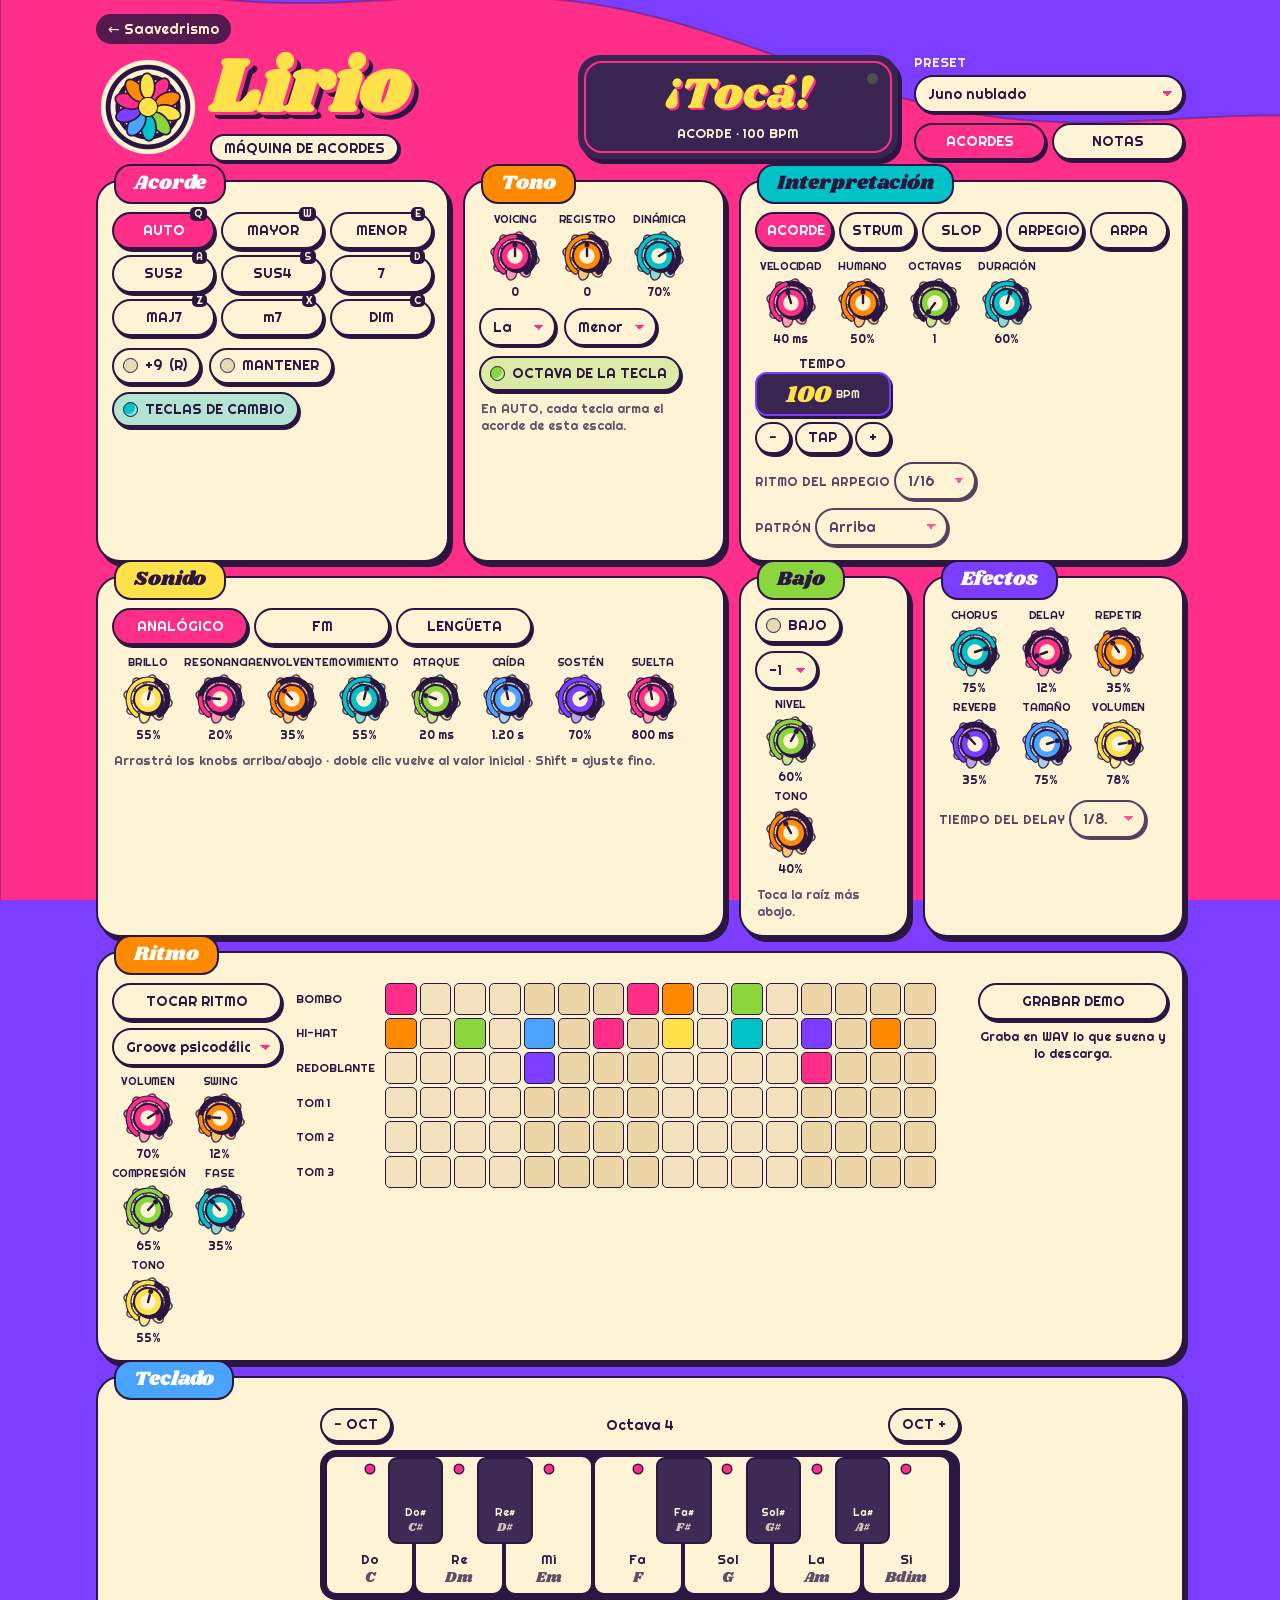
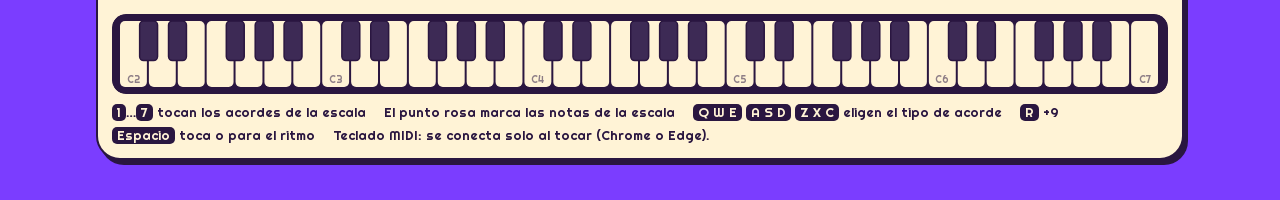
==== commit 4915ace2: "Lirio web: teclado de una octava para mouse y touch (fijo abajo en el celular) Co-Authored-By: Claud" ====
--- a/lirio/index.html
+++ b/lirio/index.html
@@ -89,6 +89,20 @@
 .demo{display:flex;flex-direction:column;gap:8px}
 #recT{font-size:12.5px;text-align:center;min-height:32px}
 
+/* una octava (mouse y touch) */
+.oct{margin:0 auto 14px;max-width:640px}
+.oct-bar{display:flex;align-items:center;justify-content:space-between;gap:8px;margin-bottom:8px}
+.oct-bar span{font-size:14px}
+.oct-bar .pill{padding:7px 12px}
+.oct-keys{position:relative;height:150px;background:var(--ink);border-radius:16px;padding:7px;touch-action:none;user-select:none;-webkit-user-select:none}
+.ok{position:absolute;border-radius:9px;display:flex;flex-direction:column;justify-content:flex-end;align-items:center;padding-bottom:8px;cursor:pointer;transition:background .05s}
+.ok.w{background:var(--cream);top:7px;bottom:7px}
+.ok.b{background:#3d2a55;top:7px;height:58%;border:2px solid var(--ink);z-index:2;color:var(--cream)}
+.ok .nn{font-size:13px;line-height:1}
+.ok .ac{font-family:"Shrikhand",serif;font-size:15px;line-height:1;margin-top:4px;opacity:.75}
+.ok.b .nn{font-size:11px} .ok.b .ac{font-size:12px}
+.ok.esc::before{content:"";position:absolute;top:8px;width:8px;height:8px;border-radius:50%;background:var(--pink);box-shadow:0 0 0 1.5px var(--ink)}
+.ok.on{background:var(--kc)!important;color:var(--ink)}
 /* teclado */
 #kb{width:100%;height:80px;display:block;touch-action:none;cursor:pointer;border-radius:14px}
 .ayuda{display:flex;flex-wrap:wrap;gap:6px 18px;font-size:13px;margin-top:10px}
@@ -102,6 +116,9 @@
   .ritmo{grid-template-columns:1fr}
 }
 @media (max-width:640px){
+  body{padding-bottom:196px}
+  .oct{position:fixed;left:0;right:0;bottom:0;z-index:40;margin:0;max-width:none;background:var(--cream);border-top:2.5px solid var(--ink);box-shadow:0 -4px 0 #2a164033;padding:8px 10px calc(10px + env(safe-area-inset-bottom,0px))}
+  .oct-keys{height:136px}
   .top{grid-template-columns:1fr}
   .titulo{font-size:60px} #flor{width:80px;height:80px}
   .rack{gap:24px}
@@ -198,9 +215,14 @@
     </section>
 
     <section class="panel p-teclado"><h2>Teclado</h2>
+      <div id="oct" class="oct" aria-label="Teclado de una octava">
+        <div class="oct-bar"><button class="pill" id="octMenos" aria-label="Bajar una octava">− OCT</button><span id="octLbl">Octava 4</span><button class="pill" id="octMas" aria-label="Subir una octava">OCT +</button></div>
+        <div class="oct-keys" id="octKeys"></div>
+      </div>
       <canvas id="kb"></canvas>
       <div class="ayuda">
         <span><b>1</b>…<b>7</b> tocan los acordes de la escala</span>
+        <span>El punto rosa marca las notas de la escala</span>
         <span><b>Q W E</b> <b>A S D</b> <b>Z X C</b> eligen el tipo de acorde</span>
         <span><b>R</b> +9</span>
         <span><b>Espacio</b> toca o para el ritmo</span>
@@ -412,8 +434,50 @@
 kb.addEventListener('pointerup',kbUp); kb.addEventListener('pointercancel',kbUp);
 addEventListener('resize',()=>{KL=null; drawBg()});
 
+/* ---------- una octava (mouse y touch) ---------- */
+const SCL=[[0,2,4,5,7,9,11],[0,2,3,5,7,8,10]];
+const OCT_W=[0,2,4,5,7,9,11], OCT_B=[[1,0],[3,1],[6,3],[8,4],[10,5]];
+const NOMBRE=['Do','Do#','Re','Re#','Mi','Fa','Fa#','Sol','Sol#','La','La#','Si'];
+if(!(st.kbOct>=1&&st.kbOct<=7))st.kbOct=4;
+const okEls={};
+(()=>{const box=$('octKeys');
+  OCT_W.forEach((pc,i)=>{const d=document.createElement('div'); d.className='ok w'; d.style.left=`calc(7px + ${i}*(100% - 14px)/7)`; d.style.width=`calc((100% - 14px)/7 - 4px)`; d.dataset.pc=pc; d.innerHTML='<span class="nn"></span><span class="ac"></span>'; box.appendChild(d); okEls[pc]=d});
+  OCT_B.forEach(([pc,after])=>{const d=document.createElement('div'); d.className='ok b'; d.style.left=`calc(7px + ${after+1}*(100% - 14px)/7 - (100% - 14px)/7*0.32)`; d.style.width=`calc((100% - 14px)/7*0.62)`; d.dataset.pc=pc; d.innerHTML='<span class="nn"></span><span class="ac"></span>'; box.appendChild(d); okEls[pc]=d});
+  Object.entries(okEls).forEach(([pc,d])=>d.style.setProperty('--kc',rainbow(+pc)));
+  const ptr=new Map();
+  const noteFrom=e=>{const el=document.elementFromPoint(e.clientX,e.clientY); const k=el&&el.closest('.ok'); return k?{pc:+k.dataset.pc,el:k}:null};
+  const velFrom=(e,el)=>{const r=el.getBoundingClientRect(); return Math.min(1,0.5+0.5*(e.clientY-r.top)/r.height)};
+  const down=(id,k,v)=>{const m=12*(st.kbOct+1)+k.pc; ptr.set(id,m); held.add(m); k.el.classList.add('on'); on(m,v)};
+  const up=id=>{if(!ptr.has(id))return; const m=ptr.get(id); ptr.delete(id); if(![...ptr.values()].includes(m)){held.delete(m); off(m); const el=okEls[m%12]; el&&el.classList.remove('on')}};
+  box.addEventListener('pointerdown',e=>{const k=noteFrom(e); if(!k)return; e.preventDefault(); box.setPointerCapture(e.pointerId); down(e.pointerId,k,velFrom(e,k.el))});
+  box.addEventListener('pointermove',e=>{if(!ptr.has(e.pointerId))return; const k=noteFrom(e); if(!k)return; const m=12*(st.kbOct+1)+k.pc; if(m!==ptr.get(e.pointerId)){up(e.pointerId); down(e.pointerId,k,0.8)}});
+  ['pointerup','pointercancel','lostpointercapture'].forEach(t=>box.addEventListener(t,e=>up(e.pointerId)));
+  $('octMenos').onclick=()=>{st.kbOct=Math.max(1,st.kbOct-1); changed('kbOct')};
+  $('octMas').onclick=()=>{st.kbOct=Math.min(7,st.kbOct+1); changed('kbOct')};
+})();
+// nombre del acorde que va a sonar en cada tecla (misma lógica que el motor)
+function acordeDe(pc){
+  if(st.mode!==0)return '';
+  const t=ui.ks>=0?ui.ks:st.chordType;
+  if(t>0)return LET[pc]+SUF(t);
+  const sc=SCL[st.scale], rel=(pc-st.key+12)%12, d=sc.indexOf(rel);
+  if(d<0)return LET[pc];
+  const t3=(sc[(d+2)%7]-rel+12)%12, t5=(sc[(d+4)%7]-rel+12)%12;
+  return LET[pc]+(t3===3?(t5===6?'dim':'m'):'');
+}
+let octSig='';
+function drawOct(){
+  const sig=[st.kbOct,st.key,st.scale,st.chordType,st.mode,ui.ks,st.add9].join();
+  if(sig===octSig)return; octSig=sig;
+  $('octLbl').textContent='Octava '+st.kbOct;
+  const sc=SCL[st.scale];
+  for(const [pc,el] of Object.entries(okEls)){const p=+pc;
+    el.querySelector('.nn').textContent=NOMBRE[p];
+    el.querySelector('.ac').textContent=acordeDe(p)+(st.mode===0&&st.add9&&acordeDe(p)?'add9':'');
+    el.classList.toggle('esc',sc.includes((p-st.key+12)%12))}
+}
+
 /* ---------- teclado de la compu ---------- */
-const SCL=[[0,2,4,5,7,9,11],[0,2,3,5,7,8,10]];
 const degDown=new Map();
 addEventListener('keydown',e=>{
   if(e.target.matches('input,select,textarea')||e.metaKey||e.ctrlKey||e.altKey)return;
@@ -452,7 +516,7 @@
   engineLabels(); Object.keys(knobEls).forEach(drawKnob);
   if($('tVal'))$('tVal').textContent=Math.abs(st.tempo-Math.round(st.tempo))<0.05?Math.round(st.tempo):st.tempo.toFixed(1);
   $('drumPlay').textContent=st.drumsOn?'PARAR RITMO':'TOCAR RITMO'; $('drumPlay').classList.toggle('on',st.drumsOn);
-  drawGrid(); screen();
+  drawGrid(); screen(); drawOct();
 }
 let lastAct=-1, led=0;
 function screen(){
@@ -465,7 +529,7 @@
 function frame(){
   if(ui.act!==lastAct){lastAct=ui.act; led=1} else led*=0.85; $('led').style.opacity=0.25+0.75*led;
   if(ui.step!==lastStep){lastStep=ui.step; drawGrid()}
-  if(ui.ks!==lastKs){lastKs=ui.ks; updTipos()}
+  if(ui.ks!==lastKs){lastKs=ui.ks; updTipos(); drawOct()}
   const ns=(ui.notes||[]).join(',')+'|'+[...held].join(','); if(ns!==lastNotes){lastNotes=ns; drawKb()}
   screen(); drawFlor(performance.now()/1000);
   requestAnimationFrame(frame);
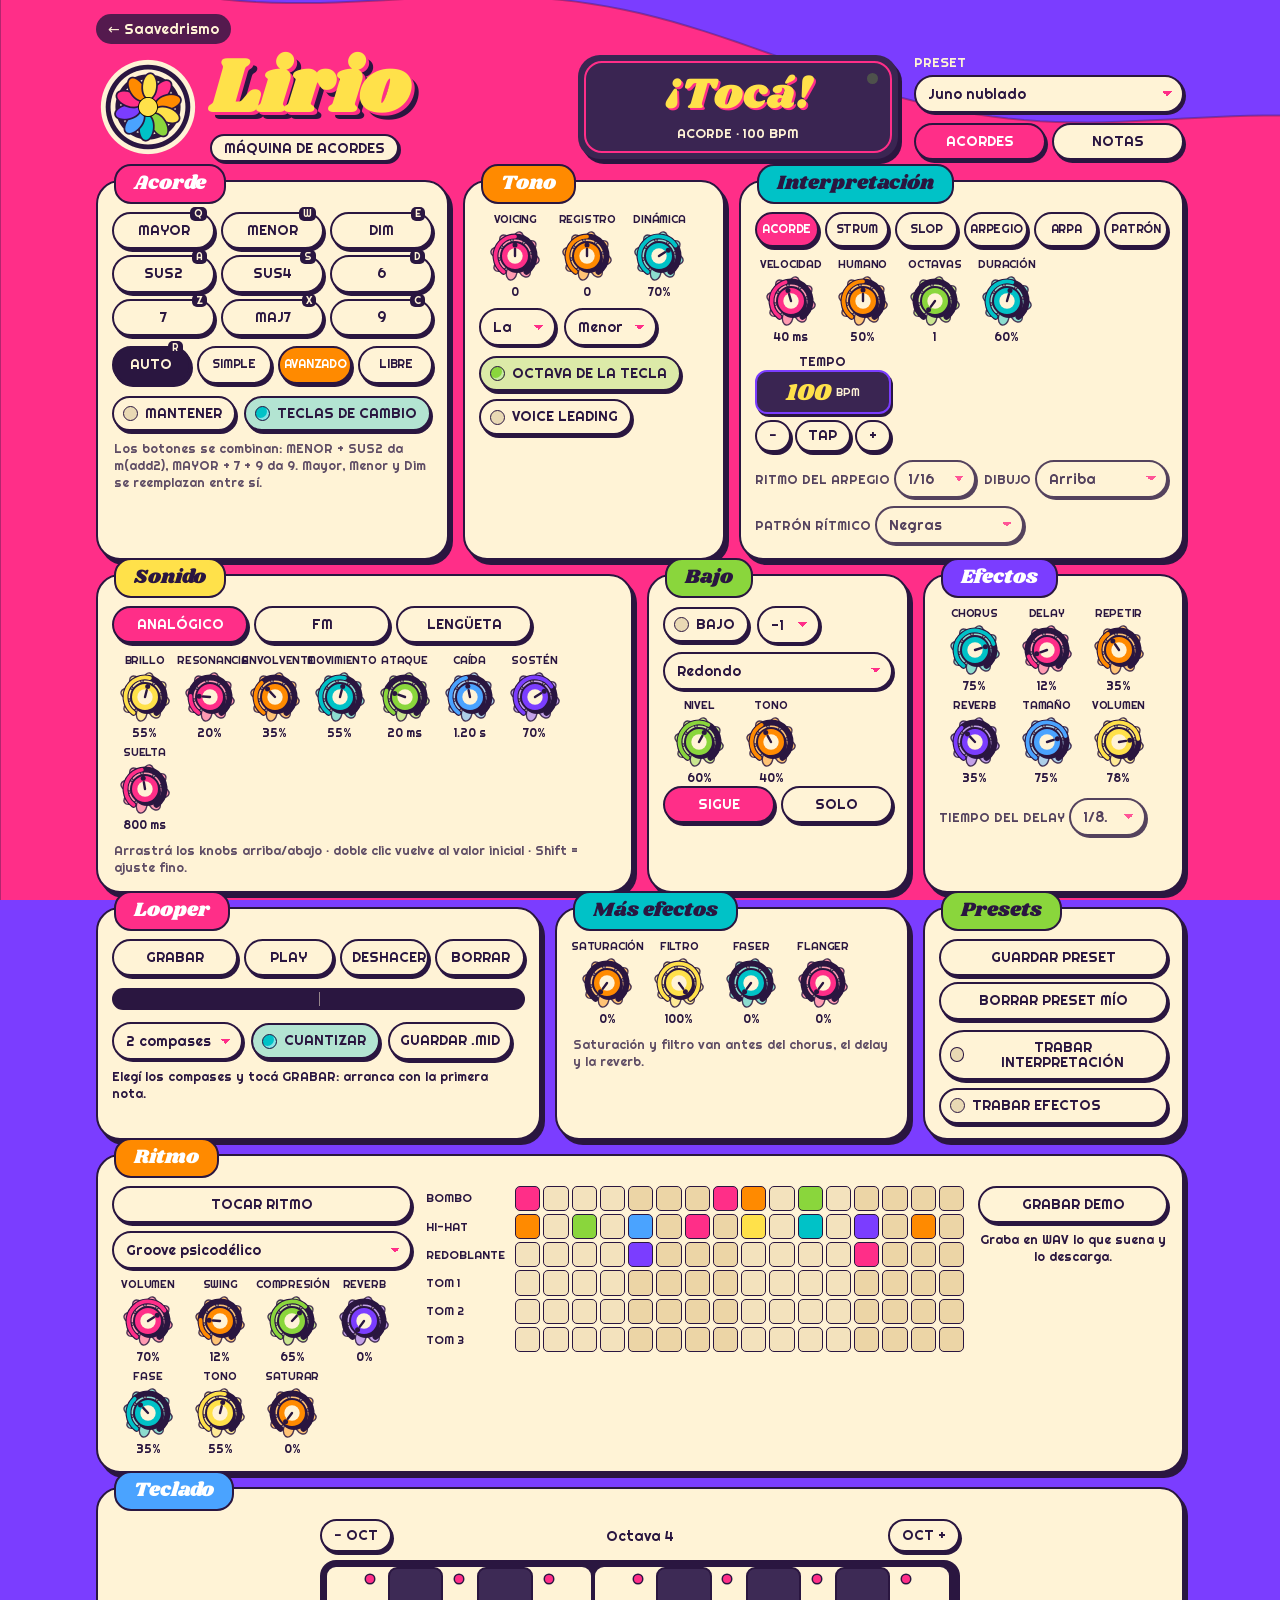
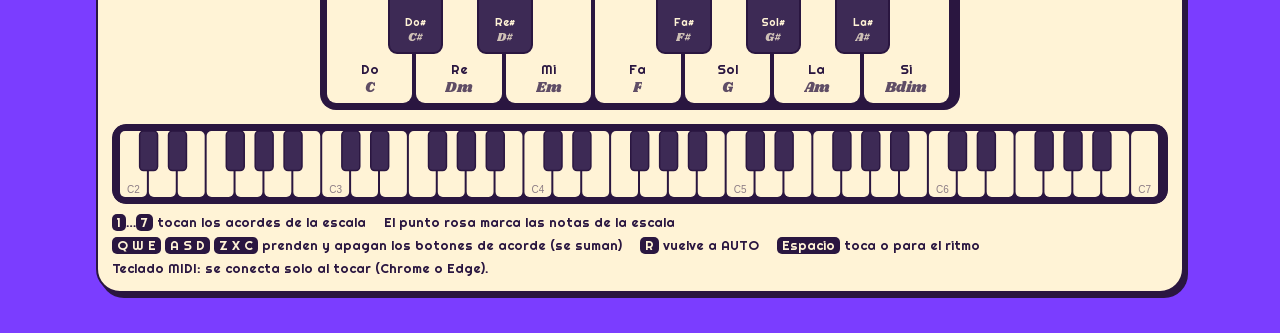
==== commit 831e9212: "Lirio 1.5: descargas nuevas, versión web con acordes combinables, voice leading, looper, patrones, b" ====
--- a/lirio/index.html
+++ b/lirio/index.html
@@ -32,6 +32,18 @@
 .pantalla-in{border:2.5px solid var(--pink);border-radius:18px;height:92px;display:flex;flex-direction:column;align-items:center;justify-content:center}
 #acorde{font-family:"Shrikhand",serif;font-size:44px;line-height:1;color:var(--lemon);text-shadow:2px 2px 0 var(--pink)}
 #subt{font-size:13px;color:var(--cream);margin-top:8px;text-align:center;padding:0 10px}
+#tag{position:absolute;left:18px;top:16px;font-size:12px;border-radius:10px;padding:2px 8px;background:var(--turq);color:var(--ink);display:none}
+#tag.wtf{background:var(--pink)}
+.lbar{height:22px;background:var(--ink);border-radius:999px;position:relative;overflow:hidden;margin:12px 0}
+.lbar i{position:absolute;left:3px;top:3px;bottom:3px;border-radius:999px;background:var(--lime);width:0}
+.lbar.rec i{background:var(--pink)}
+.lbar b{position:absolute;top:4px;bottom:4px;width:1.5px;background:#fff3d680}
+#loopT{font-size:12.5px;min-height:34px;margin-top:8px}
+.pills .pill.auto[aria-pressed="true"]{background:var(--ink);color:var(--cream)}
+#perf .pill,#complex .pill{font-size:12px;padding-left:2px;padding-right:2px;letter-spacing:-.02em}
+.ok .ac.long{font-size:11px;letter-spacing:-.03em} .ok.b .ac.long{font-size:9px}
+.ok .ac{max-width:100%;overflow:hidden;text-align:center}
+.p-sonido .knob{width:65px}
 #led{position:absolute;right:20px;top:18px;width:11px;height:11px;border-radius:50%;background:var(--lime);opacity:.25}
 .lado label{font-size:13px;color:var(--cream);display:block;margin-bottom:4px}
 
@@ -41,7 +53,8 @@
 .panel>h2{position:absolute;top:-18px;left:16px;margin:0;font-family:"Shrikhand",serif;font-weight:400;font-size:20px;padding:2px 18px 4px;border:2.5px solid var(--ink);border-radius:17px;color:#fff;background:var(--c,var(--pink))}
 .panel>h2.osc{color:var(--ink)}
 .p-acorde{grid-column:span 4;--c:var(--pink)} .p-tono{grid-column:span 3;--c:var(--orange)} .p-int{grid-column:span 5;--c:var(--turq)}
-.p-sonido{grid-column:span 7;--c:var(--lemon)} .p-bajo{grid-column:span 2;--c:var(--lime)} .p-efx{grid-column:span 3;--c:var(--purple)}
+.p-sonido{grid-column:span 6;--c:var(--lemon)} .p-bajo{grid-column:span 3;--c:var(--lime)} .p-efx{grid-column:span 3;--c:var(--purple)}
+.p-loop{grid-column:span 5;--c:var(--pink)} .p-fx2{grid-column:span 4;--c:var(--turq)} .p-pre{grid-column:span 3;--c:var(--lime)}
 .p-ritmo{grid-column:span 12;--c:var(--orange)} .p-teclado{grid-column:span 12;--c:var(--sky)}
 .fila{display:flex;flex-wrap:wrap;gap:8px;align-items:center}
 .nota{font-size:12.5px;opacity:.75;margin:10px 2px 0;line-height:1.35}
@@ -79,7 +92,7 @@
 .tempo .bt button{padding:6px 0;text-align:center}
 
 /* grilla de ritmo */
-.ritmo{display:grid;grid-template-columns:170px 1fr 190px;gap:14px;align-items:start}
+.ritmo{display:grid;grid-template-columns:300px 1fr 190px;gap:14px;align-items:start}
 .grilla{display:grid;max-width:640px;grid-template-columns:86px repeat(16,1fr);gap:3px;align-items:center;user-select:none;touch-action:none}
 .grilla .ln{font-size:11.5px}
 .cel{aspect-ratio:1;border:1.6px solid var(--ink);border-radius:5px;background:#f3e2bd;cursor:pointer;min-width:0}
@@ -112,7 +125,7 @@
 @media (max-width:980px){
   .top{grid-template-columns:1fr 1fr}
   .logo{grid-column:1/-1}
-  .p-acorde,.p-tono,.p-int,.p-sonido,.p-bajo,.p-efx{grid-column:span 6}
+  .p-acorde,.p-tono,.p-int,.p-sonido,.p-bajo,.p-efx,.p-loop,.p-fx2,.p-pre{grid-column:span 6}
   .ritmo{grid-template-columns:1fr}
 }
 @media (max-width:640px){
@@ -122,12 +135,13 @@
   .top{grid-template-columns:1fr}
   .titulo{font-size:60px} #flor{width:80px;height:80px}
   .rack{gap:24px}
-  .p-acorde,.p-tono,.p-int,.p-sonido,.p-bajo,.p-efx{grid-column:span 12}
+  .p-acorde,.p-tono,.p-int,.p-sonido,.p-bajo,.p-efx,.p-loop,.p-fx2,.p-pre{grid-column:span 12}
   .grilla{grid-template-columns:64px repeat(16,1fr);gap:2px}
   .grilla .ln{font-size:9.5px}
   .knob{width:70px}
   .pill{font-size:12.5px;padding:8px 3px}
-  #perf{gap:4px}
+  #perf{gap:4px} #perf .pill{font-size:11px}
+  .p-sonido .knob{width:70px} .p-loop .btn{font-size:11.5px;padding:9px 2px}
 }
 </style>
 </head>
@@ -141,7 +155,7 @@
       <div><h1 class="titulo">Lirio</h1><span class="sub">MÁQUINA DE ACORDES</span></div>
     </div>
     <div></div>
-    <div class="pantalla" aria-live="polite"><div class="pantalla-in"><div id="acorde">¡Tocá!</div><div id="subt"></div></div><div id="led"></div></div>
+    <div class="pantalla" aria-live="polite"><div class="pantalla-in"><span id="tag"></span><div id="acorde">¡Tocá!</div><div id="subt"></div></div><div id="led"></div></div>
     <div class="lado">
       <label for="preset">PRESET</label>
       <select id="preset" style="width:100%"></select>
@@ -152,22 +166,23 @@
   <main class="rack">
     <section class="panel p-acorde"><h2>Acorde</h2>
       <div class="pills" id="tipos" style="grid-template-columns:repeat(3,1fr)"></div>
+      <div class="pills" style="grid-template-columns:1fr 3fr;margin-top:10px"><div class="pills"><button class="pill auto" id="autoBtn" title="Apaga todos los botones: cada tecla arma el acorde de la escala">AUTO<span class="k">R</span></button></div><div class="pills" id="complex" style="grid-template-columns:repeat(3,1fr)"></div></div>
       <div class="fila" style="margin-top:12px">
-        <button class="tog" data-t="add9" style="--tc:var(--lemon)">+9 <span class="pill-k">(R)</span></button>
         <button class="tog" data-t="hold" style="--tc:var(--pink)">MANTENER</button>
-        <button class="tog" data-t="keySwitch" style="--tc:var(--turq)" title="Las teclas MIDI 24 a 32 (Do1 a Sol#1) eligen el tipo de acorde">TECLAS DE CAMBIO</button>
+        <button class="tog" data-t="keySwitch" style="--tc:var(--turq)" title="Las teclas MIDI 24 a 32 (Do1 a Sol#1) son los 9 botones de acorde mientras las mantenés">TECLAS DE CAMBIO</button>
       </div>
+      <p class="nota">Los botones se combinan: MENOR + SUS2 da m(add2), MAYOR + 7 + 9 da 9. Mayor, Menor y Dim se reemplazan entre sí.</p>
     </section>
 
     <section class="panel p-tono"><h2>Tono</h2>
       <div class="knobs" id="kTono"></div>
       <div class="fila" style="margin-top:8px"><select id="key" aria-label="Tonalidad"></select><select id="scale" aria-label="Escala"><option value="0">Mayor</option><option value="1">Menor</option></select></div>
       <div class="fila" style="margin-top:10px"><button class="tog" data-t="followOct" style="--tc:var(--lime)" title="Encendido: el acorde suena en la octava de la tecla que tocás">OCTAVA DE LA TECLA</button></div>
-      <p class="nota">En AUTO, cada tecla arma el acorde de esta escala.</p>
+      <div class="fila" style="margin-top:8px"><button class="tog" data-t="voiceLead" style="--tc:var(--pink)" title="Cada acorde elige la inversión más cercana al anterior">VOICE LEADING</button></div>
     </section>
 
     <section class="panel p-int"><h2 class="osc">Interpretación</h2>
-      <div class="pills" id="perf" style="grid-template-columns:repeat(5,1fr)"></div>
+      <div class="pills" id="perf" style="grid-template-columns:repeat(6,1fr)"></div>
       <div class="fila" style="margin-top:10px;align-items:flex-start;justify-content:space-between">
         <div class="knobs" id="kInt"></div>
         <div class="tempo">
@@ -178,7 +193,8 @@
       </div>
       <div class="fila" style="margin-top:8px">
         <label class="lbl" style="margin:0">RITMO DEL ARPEGIO <select id="arpRate"></select></label>
-        <label class="lbl" style="margin:0">PATRÓN <select id="arpPattern"></select></label>
+        <label class="lbl" style="margin:0">DIBUJO <select id="arpPattern"></select></label>
+        <label class="lbl" style="margin:0">PATRÓN RÍTMICO <select id="rhythm"></select></label>
       </div>
     </section>
 
@@ -190,13 +206,39 @@
 
     <section class="panel p-bajo"><h2 class="osc">Bajo</h2>
       <div class="fila"><button class="tog" data-t="bassOn" style="--tc:var(--lime)">BAJO</button><select id="bassOct" aria-label="Octava del bajo"><option value="0">-1</option><option value="1">-2</option></select></div>
+      <select id="bassSound" aria-label="Sonido del bajo" style="margin-top:8px;width:100%"></select>
       <div class="knobs" id="kBajo" style="margin-top:8px"></div>
-      <p class="nota">Toca la raíz más abajo.</p>
+      <div class="pills" id="bassMode" style="grid-template-columns:1fr 1fr" title="SIGUE: el bajo toca la raíz del acorde. SOLO: el teclado toca solo el bajo"></div>
     </section>
 
     <section class="panel p-efx"><h2>Efectos</h2>
       <div class="knobs" id="kEfx"></div>
       <label class="lbl" style="display:block">TIEMPO DEL DELAY <select id="delayTime"></select></label>
+    </section>
+
+    <section class="panel p-loop"><h2>Looper</h2>
+      <div class="pills" style="grid-template-columns:1.4fr 1fr 1fr 1fr">
+        <button class="btn rec" id="lRec" title="Arranca con la primera nota que toques. Con el loop sonando, sobregraba encima">GRABAR</button>
+        <button class="btn" id="lPlay">PLAY</button><button class="btn" id="lUndo" title="Saca la última capa">DESHACER</button><button class="btn" id="lClear">BORRAR</button>
+      </div>
+      <div class="lbar" id="lBar"><i></i></div>
+      <div class="fila"><select id="loopBars" aria-label="Compases del looper"><option value="1">1 compás</option><option value="2">2 compases</option><option value="4">4 compases</option><option value="8">8 compases</option></select>
+        <button class="tog" data-t="loopQuant" style="--tc:var(--turq)" title="Acomoda lo que grabás a la semicorchea más cercana">CUANTIZAR</button>
+        <button class="btn" id="lMidi" title="Descarga el loop como archivo MIDI, con los acordes ya armados">GUARDAR .MID</button></div>
+      <div id="loopT">Elegí los compases y tocá GRABAR: arranca con la primera nota.</div>
+    </section>
+
+    <section class="panel p-fx2"><h2 class="osc">Más efectos</h2>
+      <div class="knobs" id="kFx2"></div>
+      <p class="nota">Saturación y filtro van antes del chorus, el delay y la reverb.</p>
+    </section>
+
+    <section class="panel p-pre"><h2 class="osc">Presets</h2>
+      <div class="pills"><button class="btn" id="pSave">GUARDAR PRESET</button><button class="btn" id="pDel">BORRAR PRESET MÍO</button></div>
+      <div class="fila" style="margin-top:10px;flex-direction:column;align-items:stretch">
+        <button class="tog" data-t="lockPerf" style="--tc:var(--orange)" title="Al cambiar de preset no se toca la interpretación">TRABAR INTERPRETACIÓN</button>
+        <button class="tog" data-t="lockFx" style="--tc:var(--purple)" title="Al cambiar de preset no se tocan los efectos">TRABAR EFECTOS</button>
+      </div>
     </section>
 
     <section class="panel p-ritmo"><h2>Ritmo</h2>
@@ -223,8 +265,8 @@
       <div class="ayuda">
         <span><b>1</b>…<b>7</b> tocan los acordes de la escala</span>
         <span>El punto rosa marca las notas de la escala</span>
-        <span><b>Q W E</b> <b>A S D</b> <b>Z X C</b> eligen el tipo de acorde</span>
-        <span><b>R</b> +9</span>
+        <span><b>Q W E</b> <b>A S D</b> <b>Z X C</b> prenden y apagan los botones de acorde (se suman)</span>
+        <span><b>R</b> vuelve a AUTO</span>
         <span><b>Espacio</b> toca o para el ritmo</span>
         <span id="midiSt">Teclado MIDI: se conecta solo al tocar (Chrome o Edge).</span>
       </div>
@@ -240,10 +282,11 @@
 const rainbow=i=>RAIN[((i%7)+7)%7];
 
 /* ---------- parámetros (los mismos del plugin) ---------- */
-const DEF={mode:0,chordType:0,add9:false,hold:false,keySwitch:true,followOct:true,key:9,scale:1,voicing:0,octave:0,perf:0,strumMs:40,slop:.5,
+const DEF={mode:0,chordMask:0,hold:false,keySwitch:true,followOct:true,voiceLead:false,complexity:1,key:9,scale:1,voicing:0,octave:0,perf:0,rhythm:0,strumMs:40,slop:.5,
   arpRate:3,arpPattern:0,arpOct:1,arpGate:.6,tempo:100,engine:0,bright:.6,tone2:.25,character:.5,movement:.3,attack:.005,decay:1.2,sustain:.6,release:.5,velSens:.7,
-  bassOn:false,bassLevel:.6,bassOct:0,bassTone:.4,chorus:.4,delayMix:.15,delayFb:.35,delayTime:1,reverbMix:.25,reverbSize:.7,volume:.78,
-  drumsOn:false,drumPattern:0,drumVol:.7,swing:.12,drumComp:.65,drumPhase:.35,drumTone:.55,lanes:[0,0,0,0,0,0],preset:0};
+  bassOn:false,bassLevel:.6,bassOct:0,bassTone:.4,bassMode:0,bassSound:0,chorus:.4,delayMix:.15,delayFb:.35,delayTime:1,reverbMix:.25,reverbSize:.7,volume:.78,
+  drive:0,phaser:0,flanger:0,cutoff:1,loopBars:2,loopQuant:true,lockPerf:false,lockFx:false,
+  drumsOn:false,drumPattern:0,drumVol:.7,swing:.12,drumComp:.65,drumPhase:.35,drumTone:.55,drumVerb:0,drumDrive:0,lanes:[0,0,0,0,0,0],preset:0};
 const KN={ // id: [min,max,centro (curva),formato,nombre,color,entero]
   voicing:[-4,4,0,'i','VOICING','pink',1], octave:[-2,2,0,'i','REGISTRO','orange',1], velSens:[0,1,0,'%','DINÁMICA','turq'],
   strumMs:[5,200,50,'ms','VELOCIDAD','pink'], slop:[0,1,0,'%','HUMANO','orange'], arpOct:[1,4,0,'i','OCTAVAS','lime',1], arpGate:[.1,1,0,'%','DURACIÓN','turq'],
@@ -251,7 +294,12 @@
   attack:[.001,5,.3,'s','ATAQUE','lime'], decay:[.05,10,1.5,'s','CAÍDA','sky'], sustain:[0,1,0,'%','SOSTÉN','purple'], release:[.01,10,1,'s','SUELTA','pink'],
   bassLevel:[0,1,0,'%','NIVEL','lime'], bassTone:[0,1,0,'%','TONO','orange'],
   chorus:[0,1,0,'%','CHORUS','turq'], delayMix:[0,1,0,'%','DELAY','pink'], delayFb:[0,.92,0,'%','REPETIR','orange'], reverbMix:[0,1,0,'%','REVERB','purple'], reverbSize:[0,1,0,'%','TAMAÑO','sky'], volume:[0,1,0,'%','VOLUMEN','lemon'],
-  drumVol:[0,1,0,'%','VOLUMEN','pink'], swing:[0,.6,0,'%','SWING','orange'], drumComp:[0,1,0,'%','COMPRESIÓN','lime'], drumPhase:[0,1,0,'%','FASE','turq'], drumTone:[0,1,0,'%','TONO','lemon']};
+  drive:[0,1,0,'%','SATURACIÓN','orange'], cutoff:[0,1,0,'%','FILTRO','lemon'], phaser:[0,1,0,'%','FASER','turq'], flanger:[0,1,0,'%','FLANGER','pink'],
+  drumVol:[0,1,0,'%','VOLUMEN','pink'], swing:[0,.6,0,'%','SWING','orange'], drumComp:[0,1,0,'%','COMPRESIÓN','lime'], drumVerb:[0,1,0,'%','REVERB','purple'], drumPhase:[0,1,0,'%','FASE','turq'], drumTone:[0,1,0,'%','TONO','lemon'], drumDrive:[0,1,0,'%','SATURAR','orange']};
+// lo que no dice un preset vuelve a estos valores (igual que el plugin)
+const BASE={engine:0,bright:.55,tone2:.25,character:.4,movement:.3,attack:.005,decay:1.2,sustain:.6,release:.5,perf:0,strumMs:40,slop:.5,arpRate:3,arpPattern:0,arpOct:1,arpGate:.6,rhythm:0,
+  bassOn:false,bassLevel:.6,bassTone:.4,bassMode:0,bassSound:0,chorus:.4,delayMix:.12,delayFb:.35,delayTime:1,reverbMix:.25,reverbSize:.7,drive:0,phaser:0,flanger:0,cutoff:1,volume:.78};
+const PERF_G=['perf','strumMs','slop','arpRate','arpPattern','arpOct','arpGate','rhythm'], FX_G=['chorus','delayMix','delayFb','delayTime','reverbMix','reverbSize','drive','phaser','flanger','cutoff'];
 const PRESETS=[
   ['Juno nublado',{engine:0,bright:.55,tone2:.2,character:.35,movement:.55,attack:.02,decay:1.2,sustain:.7,release:.8,chorus:.75,reverbMix:.35,reverbSize:.75,delayMix:.12,perf:0,bassOn:false,volume:.78}],
   ['Lengüeta soul',{engine:2,bright:.62,tone2:.45,character:.55,movement:.35,attack:.002,decay:2.5,sustain:.5,release:.25,chorus:.1,reverbMix:.2,delayMix:0,perf:0,bassOn:false,volume:.78}],
@@ -261,28 +309,73 @@
   ['Arpegio 80s',{engine:0,bright:.45,tone2:.45,character:.6,movement:.3,attack:.002,decay:.35,sustain:.3,release:.2,chorus:.5,reverbMix:.25,delayMix:.3,delayFb:.45,perf:3,arpRate:3,arpPattern:2,arpOct:2,arpGate:.5,bassOn:true,volume:.78}],
   ['Arpa nocturna',{engine:2,bright:.55,tone2:.2,character:.3,movement:.4,attack:.002,decay:3,sustain:.2,release:1,chorus:.35,reverbMix:.55,reverbSize:.9,delayMix:.2,perf:4,strumMs:50,bassOn:false,volume:.68}],
   ['Bajo + acordes',{engine:0,bright:.5,tone2:.3,character:.4,movement:.4,attack:.01,decay:1,sustain:.6,release:.4,chorus:.55,reverbMix:.2,perf:0,bassOn:true,bassLevel:.7,bassTone:.5,volume:.78}],
-  ['Slop lo-fi',{engine:2,bright:.4,tone2:.6,character:.7,movement:.5,attack:.003,decay:2,sustain:.3,release:.3,chorus:.45,reverbMix:.3,delayMix:.15,perf:2,slop:.75,bassOn:false,volume:.78}]];
+  ['Slop lo-fi',{engine:2,bright:.4,tone2:.6,character:.7,movement:.5,attack:.003,decay:2,sustain:.3,release:.3,chorus:.45,reverbMix:.3,delayMix:.15,perf:2,slop:.75,bassOn:false,volume:.78}],
+  ['Bossa de living',{engine:2,bright:.5,tone2:.3,character:.45,movement:.3,attack:.002,decay:1.4,sustain:.35,release:.25,chorus:.3,reverbMix:.22,perf:5,rhythm:6,bassOn:true,bassSound:0,bassLevel:.55}],
+  ['Funk de pasillo',{engine:0,bright:.62,tone2:.5,character:.7,movement:.2,attack:.002,decay:.3,sustain:.25,release:.12,chorus:.2,reverbMix:.12,phaser:.35,perf:5,rhythm:7,bassOn:true,bassSound:2,bassTone:.55}],
+  ['Galope western',{engine:1,bright:.55,tone2:.3,character:.35,movement:.2,attack:.002,decay:.8,sustain:.2,release:.2,delayMix:.22,delayTime:2,reverbMix:.35,perf:5,rhythm:8,bassOn:true,bassSound:3}],
+  ['Reggae de patio',{engine:2,bright:.55,tone2:.5,character:.5,attack:.002,decay:.4,sustain:.1,release:.1,chorus:.15,delayMix:.28,delayFb:.5,delayTime:1,reverbMix:.2,perf:5,rhythm:4,bassOn:true,bassSound:3,bassLevel:.75}],
+  ['Pad de faser',{engine:0,bright:.4,tone2:.2,character:.2,movement:.6,attack:.9,decay:2,sustain:.85,release:2.5,chorus:.6,phaser:.7,reverbMix:.5,reverbSize:.9}],
+  ['Flanger espacial',{engine:0,bright:.6,tone2:.35,character:.3,movement:.5,attack:.3,decay:2,sustain:.7,release:2,chorus:.2,flanger:.7,delayMix:.25,reverbMix:.45,reverbSize:.85}],
+  ['Órgano roto',{engine:1,bright:.45,tone2:.15,character:.25,movement:.45,attack:.01,decay:1,sustain:.9,release:.2,chorus:.5,drive:.55,reverbMix:.2,volume:.7}],
+  ['Radio de cocina',{engine:2,bright:.5,tone2:.55,character:.6,movement:.4,attack:.002,decay:1.8,sustain:.3,release:.3,chorus:.4,drive:.35,cutoff:.55,reverbMix:.15,perf:2,slop:.6}],
+  ['Ácido de noche',{engine:0,bright:.35,tone2:.5,character:.5,movement:.3,attack:.002,decay:.5,sustain:.4,release:.2,delayMix:.3,delayFb:.5,reverbMix:.2,perf:5,rhythm:1,bassOn:true,bassSound:5,bassTone:.65,bassLevel:.7}],
+  ['Charleston',{engine:2,bright:.65,tone2:.4,character:.6,attack:.002,decay:1,sustain:.3,release:.2,chorus:.1,reverbMix:.25,cutoff:.7,perf:5,rhythm:2,bassOn:true,bassSound:4}],
+  ['Bajo solo FM',{engine:1,bassOn:true,bassMode:1,bassSound:4,bassLevel:.85,bassTone:.5,chorus:.1,reverbMix:.1}],
+  ['Bajo solo sierra',{engine:0,bassOn:true,bassMode:1,bassSound:1,bassLevel:.85,bassTone:.6,chorus:.2,reverbMix:.1}],
+  ['Arpa de flanger',{engine:1,bright:.7,tone2:.5,character:.35,attack:.002,decay:2.5,sustain:.1,release:1.2,flanger:.45,reverbMix:.45,reverbSize:.85,perf:4,strumMs:30}],
+  ['Arpegio tresillo',{engine:2,bright:.55,tone2:.3,character:.4,attack:.002,decay:.9,sustain:.2,release:.3,chorus:.3,delayMix:.25,reverbMix:.3,perf:3,arpRate:4,arpPattern:2,arpOct:2,arpGate:.45}],
+  ['Balada empañada',{engine:0,bright:.45,tone2:.2,character:.3,movement:.5,attack:.05,decay:2,sustain:.65,release:1.2,chorus:.6,reverbMix:.4,reverbSize:.8,cutoff:.75,perf:5,rhythm:10,bassOn:true}]];
 const P=b=>b.reduce((m,s)=>m|(1<<s),0);
-const PATS=[[P([0,7,8,10]),P([0,2,4,6,8,10,12,14]),P([4,12]),0,0,0],[P([0,8]),P([0,2,4,6,8,10,12,14]),P([4,12]),0,0,0],
-  [P([0,4,8,12]),0xffff,P([4,12]),0,0,0],[P([0,10]),P([0,4,8,12]),P([8]),P([12,13]),P([14]),P([15])],
-  [P([0,4,8,12]),P([2,6,10,14]),P([4,12]),0,0,0],[P([0,3,10]),P([0,2,4,6,8,10,12,14]),P([4,12,15]),0,0,0],
-  [P([0,8]),P([4,12]),0,P([6,14]),P([3,10,11]),P([0,2,8])],[0,0,0,0,0,0]];
-const PAT_N=['Groove psicodélico','Latido','Motorik','Lento con toms','Electropop','Breakbeat','Tribal de toms','Vacío'];
+const E8=P([0,2,4,6,8,10,12,14]);
+const PATS=[[P([0,7,8,10]),E8,P([4,12]),0,0,0],[P([0,8]),E8,P([4,12]),0,0,0],[P([0,4,8,12]),0xffff,P([4,12]),0,0,0],[P([0,10]),P([0,4,8,12]),P([8]),P([12,13]),P([14]),P([15])],
+  [P([0,4,8,12]),P([2,6,10,14]),P([4,12]),0,0,0],[P([0,3,10]),E8,P([4,12,15]),0,0,0],[P([0,8]),P([4,12]),0,P([6,14]),P([3,10,11]),P([0,2,8])],
+  [P([0,3,8,11]),E8,P([0,3,6,10,13]),0,0,0],[P([8]),P([2,6,10,14]),P([8]),0,0,0],[P([0,7,10]),E8,P([4,12]),0,0,0],[P([0,4,8,12]),P([2,6,10,14]),P([4,12]),0,0,0],
+  [P([0,3,10]),0xffff,P([4,9,12]),0,0,0],[P([0,8,10]),E8,P([4,12]),0,0,0],[P([0,8]),P([0,3,4,7,8,11,12,15]),P([4,12]),0,0,0],[P([0,4,8,12]),E8,P([3,6,11,14]),0,0,0],
+  [P([0,8]),P([0,2,3,4,6,7,8,10,11,12,14,15]),P([4,12]),0,0,P([6,14])],[P([0,3,4,7,8,11,12,15]),0xffff,P([2,6,9,13]),0,0,0],[P([0,10,11]),P([0,4,8,12]),P([4,12]),0,0,P([14])],
+  [P([0,3,6,8,11,14]),0,P([4,12]),0,0,0],[0,0,0,0,0,0]];
+const PAT_N=['Groove psicodélico','Latido','Motorik','Lento con toms','Electropop','Breakbeat','Tribal de toms','Bossa','One drop','Hip hop lento','Disco','Funk','Rock','Shuffle','Dembow','Cumbia','Samba','Trip hop','Milonga','Vacío'];
+const RHY_N=['Negras','Corcheas','Charleston','Tresillo','Contratiempo','Empuje pop','Bossa','Funk','Galope','Síncopa','Balada'];
 const LANES=['BOMBO','HI-HAT','REDOBLANTE','TOM 1','TOM 2','TOM 3'];
 const KEYS_ES=['Do','Do#','Re','Re#','Mi','Fa','Fa#','Sol','Sol#','La','La#','Si'];
 const LET=['C','C#','D','D#','E','F','F#','G','G#','A','A#','B'];
-const PERF_N=['Acorde','Strum','Slop','Arpegio','Arpa'];
-const SUF=(t,m,d)=>['', '', 'm','sus2','sus4','7','maj7','m7','dim'][t]??'';
+const PERF_N=['Acorde','Strum','Slop','Arpegio','Arpa','Patrón'];
+// armado y nombre de acordes (igual que el motor)
+const SCL0=[[0,2,4,5,7,9,11],[0,2,3,5,7,8,10]];
+const popc=m=>{let c=0; while(m){m&=m-1; c++} return c};
+function chordIv(pc,mask,key,scale,cx){
+  let third=4,fifth=7,dSev=10; const hasT=(mask&7)!==0;
+  if(mask&1){third=4;fifth=7} else if(mask&2){third=3;fifth=7} else if(mask&4){third=3;fifth=6}
+  else{const sc=SCL0[scale?1:0], rel=((pc-key)%12+12)%12, d=sc.indexOf(rel); if(d>=0){third=(sc[(d+2)%7]-rel+12)%12; fifth=(sc[(d+4)%7]-rel+12)%12; dSev=(sc[(d+6)%7]-rel+12)%12; if(dSev!==10&&dSev!==11)dSev=10}}
+  const s2=!!(mask&8),s4=!!(mask&16); let six=!!(mask&32),sev=!!(mask&64),maj7=!!(mask&128),nine=!!(mask&256); let m=1;
+  if((s2||s4)&&!hasT){if(s2)m|=4; if(s4)m|=32} else {m|=1<<third; if(s2)m|=4; if(s4)m|=32}
+  m|=1<<fifth;
+  if(cx===0){if(maj7){sev=six=nine=false} else if(sev){six=nine=false} else if(six)nine=false}
+  if(cx===1&&maj7&&sev)sev=false;
+  if(six)m|=1<<((cx===1&&(sev||maj7))?21:9); if(sev)m|=1<<(hasT?10:dSev); if(maj7)m|=1<<11; if(nine)m|=1<<14;
+  const lim=cx===0?4:cx===1?6:99; if(popc(m)>lim&&(m&128))m&=~128;
+  return m;
+}
+function chordName(m){
+  const h=i=>((m>>i)&1)!==0, t4=h(4),t3=h(3),b5=h(6)&&!h(7),sev=h(10),maj7=h(11),six=h(9),thir=h(21),nine=h(14),s2=h(2),s4=h(5); let s;
+  if(t3&&b5&&!t4){s=sev?'m7b5':six?'dim7':'dim'; if(maj7)s+='(maj7)'; if(nine)s+='(add9)'}
+  else{const q=t3&&!t4?'m':''; if(sev||maj7){const ext=thir?'13':nine?'9':'7'; s=maj7&&sev?q+ext+'(maj7)':maj7?(q===''?'maj'+ext:'m(maj'+ext+')'):q+ext; if(six&&!thir)s+='(add6)'}
+    else if(six||thir)s=q+(nine?'6/9':'6'); else{s=q; if(nine)s+='add9'}}
+  if(!t3&&!t4)s+=s4?(s2?'sus2sus4':'sus4'):(s2?'sus2':'5'); else{if(s2)s+='(add2)'; if(s4)s+='(add4)'}
+  return s;
+}
+let userP={}; try{userP=JSON.parse(localStorage.getItem('lirio-web-presets')||'{}')||{}}catch(e){}
+const saveUserP=()=>{try{localStorage.setItem('lirio-web-presets',JSON.stringify(userP))}catch(e){}};
 
 let st;
 try{st=Object.assign({},DEF,JSON.parse(localStorage.getItem('lirio-web')||'null')||{})}catch(e){st=Object.assign({},DEF)}
 if(!Array.isArray(st.lanes)||st.lanes.length!==6)st.lanes=PATS[st.drumPattern||0].slice();
+delete st.chordType; delete st.add9; if(![1,2,4,8].includes(+st.loopBars))st.loopBars=2; if(typeof st.preset!=='number'&&!(typeof st.preset==='string'&&userP[st.preset.slice(2)]))st.preset=0;
 if(!(()=>{try{return localStorage.getItem('lirio-web')}catch(e){return null}})()){Object.assign(st,PRESETS[0][1]); st.lanes=PATS[0].slice()} // primera vez: preset Juno nublado
 const save=()=>{try{localStorage.setItem('lirio-web',JSON.stringify(st))}catch(e){}};
 
 /* ---------- audio ---------- */
 let ctx=null,node=null,starting=null,recBufs=null,recLen=0,recT0=0;
-let ui={root:-1,type:0,minor:0,dim:0,act:0,ks:-1,step:-1,notes:[]};
+let ui={root:-1,iv:0,name:'',tag:0,act:0,ks:0,step:-1,notes:[],loop:0,loopPos:0,loopN:0};
 async function audio(){
   if(node){if(ctx.state!=='running')try{await ctx.resume()}catch(e){} return true}
   if(starting)return starting;
@@ -292,7 +385,7 @@
       await ctx.audioWorklet.addModule('lirio-engine.js');
       node=new AudioWorkletNode(ctx,'lirio',{numberOfInputs:0,numberOfOutputs:1,outputChannelCount:[2]});
       node.connect(ctx.destination);
-      node.port.onmessage=e=>{const m=e.data; if(m.t==='ui'){ui=m} else if(m.t==='pcm'&&recBufs){recBufs[0].push(m.l); recBufs[1].push(m.r); recLen+=m.l.length}};
+      node.port.onmessage=e=>{const m=e.data; if(m.t==='ui'){ui=m} else if(m.t==='loopmidi'){saveMidi(m)} else if(m.t==='pcm'&&recBufs){recBufs[0].push(m.l); recBufs[1].push(m.r); recLen+=m.l.length}};
       node.port.postMessage({t:'p',p:st}); await ctx.resume(); midi(); return true;
     }catch(err){$('acorde').textContent='Sin audio'; $('subt').textContent='Este navegador no puede usar Lirio. Probá con Chrome, Edge, Firefox o Safari actualizados.'; node=null; return false}
   })();
@@ -313,17 +406,34 @@
   return ()=>[...box.children].forEach((b,i)=>b.setAttribute('aria-pressed',i===(opts.shown?opts.shown():st[key])));
 }
 const updModo=pills('modo',['ACORDES','NOTAS'],'mode');
-const updTipos=pills('tipos',['AUTO','MAYOR','MENOR','SUS2','SUS4','7','MAJ7','m7','DIM'],'chordType',{rainbow:1,keys:['Q','W','E','A','S','D','Z','X','C'],claro:i=>[2,3].includes(i%7),
-  after:()=>{node&&node.port.postMessage({t:'clearKs'}); ui.ks=-1},shown:()=>ui.ks>=0?ui.ks:st.chordType});
-const updPerf=pills('perf',['ACORDE','STRUM','SLOP','ARPEGIO','ARPA'],'perf',{rainbow:1,claro:i=>[2,3].includes(i)});
+// botones de acorde: se combinan; MAYOR/MENOR/DIM se reemplazan entre sí
+function toggleChord(i){let m=st.chordMask; const bit=1<<i; if(m&bit)m&=~bit; else{if(i<3)m&=~7; m|=bit} st.chordMask=m; changed('chordMask')}
+const tiposBox=$('tipos');
+['MAYOR','MENOR','DIM','SUS2','SUS4','6','7','MAJ7','9'].forEach((n,i)=>{const b=document.createElement('button'); b.className='pill'+([2,3].includes(i%7)?' claro':''); b.innerHTML=n+`<span class="k">${'QWEASDZXC'[i]}</span>`; b.style.setProperty('--on',rainbow(i)); b.onclick=()=>toggleChord(i); tiposBox.appendChild(b)});
+function updTipos(){const ks=ui.ks||0; let m=st.chordMask; if(ks&7)m&=~7; m|=ks; [...tiposBox.children].forEach((b,i)=>b.setAttribute('aria-pressed',!!((m>>i)&1))); $('autoBtn').setAttribute('aria-pressed',m===0)}
+$('autoBtn').onclick=()=>{st.chordMask=0; changed('chordMask')};
+const updCx=pills('complex',['SIMPLE','AVANZADO','LIBRE'],'complexity',{rainbow:1,claro:i=>i===2});
+const updPerf=pills('perf',['ACORDE','STRUM','SLOP','ARPEGIO','ARPA','PATRÓN'],'perf',{rainbow:1,claro:i=>[2,3].includes(i)});
+const updBassMode=pills('bassMode',['SIGUE','SOLO'],'bassMode',{rainbow:1});
 const updMotor=pills('motor',['ANALÓGICO','FM','LENGÜETA'],'engine',{rainbow:1,claro:i=>i===2});
 document.querySelectorAll('.tog').forEach(b=>b.onclick=()=>{const k=b.dataset.t; st[k]=!st[k]; changed(k)});
-function sel(id,opts,key,num=true){const s=$(id); if(opts)s.innerHTML=opts.map((o,i)=>`<option value="${i}">${o}</option>`).join(''); s.onchange=()=>{st[key]=num?+s.value:s.value; if(key==='drumPattern'){st.lanes=PATS[st.drumPattern].slice()} changed(key)}; return ()=>{s.value=st[key]}}
+function sel(id,opts,key,num=true){const s=$(id); if(opts)s.innerHTML=opts.map((o,i)=>`<option value="${i}">${o}</option>`).join(''); s.onchange=()=>{st[key]=num?+s.value:s.value; if(key==='drumPattern'){st.lanes=PATS[st.drumPattern].slice()} changed(key); s.blur()}; return ()=>{s.value=st[key]}}
 const sels=[sel('key',KEYS_ES,'key'),sel('scale',null,'scale'),sel('arpRate',['1/4','1/8','1/8T','1/16','1/16T','1/32'],'arpRate'),sel('arpPattern',['Arriba','Abajo','Ida y vuelta','Azar'],'arpPattern'),
-  sel('delayTime',['1/4','1/8.','1/8','1/16','1/4T'],'delayTime'),sel('bassOct',null,'bassOct'),sel('drumPattern',PAT_N,'drumPattern')];
-$('preset').innerHTML=PRESETS.map((p,i)=>`<option value="${i}">${p[0]}</option>`).join('');
-$('preset').onchange=()=>{const i=+$('preset').value; Object.assign(st,DEF_SOUND(),PRESETS[i][1]); st.preset=i; changed('preset')};
-function DEF_SOUND(){const o={}; ['engine','bright','tone2','character','movement','attack','decay','sustain','release','chorus','reverbMix','reverbSize','delayMix','delayFb','perf','strumMs','slop','arpRate','arpPattern','arpOct','arpGate','bassOn','bassLevel','bassTone','volume'].forEach(k=>o[k]=DEF[k]); return o}
+  sel('delayTime',['1/4','1/8.','1/8','1/16','1/4T'],'delayTime'),sel('bassOct',null,'bassOct'),sel('drumPattern',PAT_N,'drumPattern'),
+  sel('rhythm',RHY_N,'rhythm'),sel('bassSound',['Redondo','Sierra','Cuadrado','Sub','FM','Ácido'],'bassSound'),sel('loopBars',null,'loopBars')];
+function presetList(){
+  let h=PRESETS.map((p,i)=>`<option value="${i}">${p[0]}</option>`).join('');
+  const names=Object.keys(userP).sort((a,b)=>a.localeCompare(b));
+  if(names.length)h+='<optgroup label="Tus presets">'+names.map(n=>`<option value="u:${n.replace(/"/g,'&quot;')}">${n.replace(/</g,'&lt;')}</option>`).join('')+'</optgroup>';
+  $('preset').innerHTML=h;
+}
+presetList();
+function applyPreset(vals){const may=k=>!(st.lockPerf&&PERF_G.includes(k))&&!(st.lockFx&&FX_G.includes(k)); for(const [k,v] of Object.entries(Object.assign({},BASE,vals)))if(may(k)&&k in DEF)st[k]=Array.isArray(v)?v.slice():v}
+$('preset').onchange=()=>{const v=$('preset').value; if(v.startsWith('u:')){const u=userP[v.slice(2)]; if(!u)return; applyPreset(u); st.preset=v} else {applyPreset(PRESETS[+v][1]); st.preset=+v} changed('preset'); $('preset').blur()};
+const NOT_IN_PRESET=['chordMask','mode','hold','keySwitch','drumsOn','tempo','preset','kbOct','lockPerf','lockFx','loopBars','loopQuant'];
+$('pSave').onclick=()=>{const cur=typeof st.preset==='string'?st.preset.slice(2):''; const n=(prompt('Ponele un nombre a tu sonido:',cur)||'').trim(); if(!n)return;
+  const o={}; for(const k of Object.keys(DEF))if(!NOT_IN_PRESET.includes(k))o[k]=Array.isArray(st[k])?st[k].slice():st[k]; userP[n]=o; saveUserP(); presetList(); st.preset='u:'+n; changed('preset')};
+$('pDel').onclick=()=>{if(typeof st.preset!=='string')return alert('Elegí primero uno de tus presets en la lista.'); const n=st.preset.slice(2); if(!confirm('¿Borrar el preset "'+n+'"?'))return; delete userP[n]; saveUserP(); presetList(); st.preset=0; changed('preset')};
 
 /* ---------- knobs con forma de flor ---------- */
 const skew=c=>c;
@@ -363,7 +473,8 @@
 ['bright','tone2','character','movement','attack','decay','sustain','release'].forEach(i=>knob('kSon',i));
 ['bassLevel','bassTone'].forEach(i=>knob('kBajo',i));
 ['chorus','delayMix','delayFb','reverbMix','reverbSize','volume'].forEach(i=>knob('kEfx',i));
-['drumVol','swing','drumComp','drumPhase','drumTone'].forEach(i=>knob('kRit',i));
+['drive','cutoff','phaser','flanger'].forEach(i=>knob('kFx2',i));
+['drumVol','swing','drumComp','drumVerb','drumPhase','drumTone','drumDrive'].forEach(i=>knob('kRit',i));
 const ENG_LBL=[['RESONANCIA','ENVOLVENTE','MOVIMIENTO'],['RELACIÓN','ÍNDICE','TRÉMOLO'],['MECÁNICA','MORDIDA','TRÉMOLO']];
 function engineLabels(){ENG_LBL[st.engine].forEach((t,i)=>{const id=['tone2','character','movement'][i]; const k=knobEls[id]; if(k.name!==t){k.name=t; k.el.querySelector('.n').textContent=t; k.last=null}})}
 
@@ -392,6 +503,38 @@
 function setCel(l,s){const onb=!!((st.lanes[l]>>s)&1); if(onb!==paint){st.lanes[l]^=(1<<s); st.lanes=st.lanes.slice(); sendP(); drawGrid()}}
 function drawGrid(){for(let l=0;l<6;l++)for(let s=0;s<16;s++){const c=cels[l][s]; c.classList.toggle('on',!!((st.lanes[l]>>s)&1)); c.classList.toggle('cur',s===ui.step)}}
 $('drumPlay').onclick=async()=>{await audio(); st.drumsOn=!st.drumsOn; changed('drumsOn')};
+
+/* ---------- looper ---------- */
+const loopCmd=async c=>{if(await audio())node.port.postMessage({t:'loop',c})};
+$('lRec').onclick=()=>loopCmd(1); $('lPlay').onclick=()=>loopCmd(2); $('lUndo').onclick=()=>loopCmd(3); $('lClear').onclick=()=>loopCmd(4);
+$('lMidi').onclick=()=>{if(!node||!ui.loopN){$('loopT').textContent='Todavía no hay nada grabado.'; return} node.port.postMessage({t:'export'})};
+const LOOP_T=['Elegí los compases y tocá GRABAR: arranca con la primera nota.','Listo: empezá a tocar y se graba.','Grabando la primera vuelta…','Sonando. SOBREGRABAR suma otra capa; DESHACER la saca.','Sobregrabando: lo que toques se suma.','Loop guardado. PLAY lo vuelve a tocar.'];
+let lastLoop=-1;
+function drawLoop(){
+  const s=ui.loop||0;
+  if(s!==lastLoop){lastLoop=s;
+    $('lRec').textContent=['GRABAR','ESPERANDO…','GRABANDO','SOBREGRABAR','SOBREGRABANDO','SOBREGRABAR'][s]; $('lRec').classList.toggle('on',s===1||s===2||s===4);
+    $('lPlay').textContent=(s===2||s===3||s===4)?'PARAR':'PLAY'; $('lPlay').classList.toggle('on',s===2||s===3||s===4);
+    $('loopT').textContent=LOOP_T[s];
+    const bar=$('lBar'), n=st.loopBars; bar.querySelectorAll('b').forEach(x=>x.remove()); for(let k=1;k<n;k++){const b=document.createElement('b'); b.style.left=(100*k/n)+'%'; bar.appendChild(b)}
+    bar.classList.toggle('rec',s===2||s===4);
+  }
+  $('lBar').firstElementChild.style.width=(s===2||s===3||s===4)?`calc(${(ui.loopPos*100).toFixed(2)}% - 6px)`:'0';
+}
+function saveMidi(m){
+  const tpq=960, ev=[]; const T=q=>Math.round(q*tpq);
+  for(let rep=0;rep<2;rep++){const base=m.len*rep, snd={};
+    for(const e of m.ev){const t=base+e.t; if(e.on){(snd[e.key]||[]).forEach(n=>ev.push([T(t),0x80,n,0])); e.notes.forEach(n=>ev.push([T(t),0x90,n,e.vel])); snd[e.key]=e.notes} else {(snd[e.key]||[]).forEach(n=>ev.push([T(t),0x80,n,0])); snd[e.key]=[]}}
+    Object.values(snd).forEach(ns=>ns.forEach(n=>ev.push([T(base+m.len)-1,0x80,n,0])))}
+  ev.sort((a,b)=>a[0]-b[0]||(a[1]-b[1]));
+  const bytes=[]; const vlq=v=>{const b=[v&127]; while(v>>=7)b.unshift((v&127)|128); bytes.push(...b)};
+  const us=Math.round(60000000/m.bpm); vlq(0); bytes.push(0xFF,0x51,3,(us>>16)&255,(us>>8)&255,us&255);
+  let last=0; for(const [t,s,n,v] of ev){vlq(t-last); last=t; bytes.push(s,n,v)} vlq(0); bytes.push(0xFF,0x2F,0);
+  const hdr=[0x4D,0x54,0x68,0x64,0,0,0,6,0,0,0,1,(tpq>>8)&255,tpq&255,0x4D,0x54,0x72,0x6B,(bytes.length>>>24)&255,(bytes.length>>16)&255,(bytes.length>>8)&255,bytes.length&255];
+  const d=new Date(),p2=x=>String(x).padStart(2,'0'),name=`Lirio-loop-${d.getFullYear()}-${p2(d.getMonth()+1)}-${p2(d.getDate())}_${p2(d.getHours())}-${p2(d.getMinutes())}.mid`;
+  const a=document.createElement('a'); a.href=URL.createObjectURL(new Blob([new Uint8Array(hdr.concat(bytes))],{type:'audio/midi'})); a.download=name; document.body.appendChild(a); a.click(); a.remove();
+  $('loopT').textContent='Guardado: '+name;
+}
 
 /* ---------- grabar demo (WAV estéreo 24 bits) ---------- */
 $('recBtn').onclick=async()=>{
@@ -458,22 +601,19 @@
 // nombre del acorde que va a sonar en cada tecla (misma lógica que el motor)
 function acordeDe(pc){
   if(st.mode!==0)return '';
-  const t=ui.ks>=0?ui.ks:st.chordType;
-  if(t>0)return LET[pc]+SUF(t);
-  const sc=SCL[st.scale], rel=(pc-st.key+12)%12, d=sc.indexOf(rel);
-  if(d<0)return LET[pc];
-  const t3=(sc[(d+2)%7]-rel+12)%12, t5=(sc[(d+4)%7]-rel+12)%12;
-  return LET[pc]+(t3===3?(t5===6?'dim':'m'):'');
+  if(st.bassOn&&st.bassMode===1)return '';
+  const ks=ui.ks||0; let m=st.chordMask; if(ks&7)m&=~7; m|=ks;
+  return LET[pc]+chordName(chordIv(pc,m,st.key,st.scale,st.complexity));
 }
 let octSig='';
 function drawOct(){
-  const sig=[st.kbOct,st.key,st.scale,st.chordType,st.mode,ui.ks,st.add9].join();
+  const sig=[st.kbOct,st.key,st.scale,st.chordMask,st.mode,ui.ks,st.complexity,st.bassOn,st.bassMode].join();
   if(sig===octSig)return; octSig=sig;
   $('octLbl').textContent='Octava '+st.kbOct;
   const sc=SCL[st.scale];
   for(const [pc,el] of Object.entries(okEls)){const p=+pc;
     el.querySelector('.nn').textContent=NOMBRE[p];
-    el.querySelector('.ac').textContent=acordeDe(p)+(st.mode===0&&st.add9&&acordeDe(p)?'add9':'');
+    const ac=el.querySelector('.ac'), tx=acordeDe(p); ac.textContent=tx; ac.classList.toggle('long',tx.length>5);
     el.classList.toggle('esc',sc.includes((p-st.key+12)%12))}
 }
 
@@ -482,8 +622,8 @@
 addEventListener('keydown',e=>{
   if(e.target.matches('input,select,textarea')||e.metaKey||e.ctrlKey||e.altKey)return;
   const k=e.key.toLowerCase(), ti='qweasdzxc'.indexOf(k);
-  if(ti>=0&&k.length===1){e.preventDefault(); st.chordType=ti; node&&node.port.postMessage({t:'clearKs'}); ui.ks=-1; changed('chordType'); return}
-  if(k==='r'){e.preventDefault(); st.add9=!st.add9; changed('add9'); return}
+  if(ti>=0&&k.length===1){e.preventDefault(); if(!e.repeat)toggleChord(ti); return}
+  if(k==='r'){e.preventDefault(); st.chordMask=0; changed('chordMask'); return}
   if(e.code==='Space'){e.preventDefault(); if(!e.repeat)$('drumPlay').click(); return}
   if(/^[1-7]$/.test(e.key)){e.preventDefault(); if(e.repeat||degDown.has(e.key))return; const d=+e.key-1;
     const note=60+((st.key+SCL[st.scale][d])%12); degDown.set(e.key,note); held.add(note); on(note,0.85)}
@@ -511,7 +651,7 @@
 
 /* ---------- pantalla y refresco ---------- */
 function refresh(){
-  updModo(); updTipos(); updPerf(); updMotor(); sels.forEach(f=>f()); $('preset').value=st.preset;
+  updModo(); updTipos(); updCx(); updPerf(); updMotor(); updBassMode(); sels.forEach(f=>f()); $('preset').value=String(st.preset); lastLoop=-1; drawLoop();
   document.querySelectorAll('.tog').forEach(b=>b.setAttribute('aria-pressed',!!st[b.dataset.t]));
   engineLabels(); Object.keys(knobEls).forEach(drawKnob);
   if($('tVal'))$('tVal').textContent=Math.abs(st.tempo-Math.round(st.tempo))<0.05?Math.round(st.tempo):st.tempo.toFixed(1);
@@ -520,10 +660,11 @@
 }
 let lastAct=-1, led=0;
 function screen(){
-  const r=ui.root, t=ui.type;
-  let name; if(r<0)name='¡Tocá!'; else if(t<0)name=LET[r%12]+(Math.floor(r/12)-1); else name=LET[r]+(t===0?(ui.dim?'dim':ui.minor?'m':''):SUF(t))+(st.add9?'add9':'');
+  const r=ui.root, iv=ui.iv;
+  let name; if(r<0)name='¡Tocá!'; else if(!(iv>0))name=LET[r%12]+(Math.floor(r/12)-1); else name=LET[r%12]+ui.name;
   $('acorde').textContent=name;
-  $('subt').textContent=(r>=0&&t>=0?KEYS_ES[r]+'  ·  ':'')+PERF_N[st.perf].toUpperCase()+'  ·  '+Math.round(st.tempo)+' BPM';
+  const tg=$('tag'); tg.style.display=ui.tag&&r>=0?'block':'none'; tg.textContent=ui.tag===2?'WTF?':'JAZZ?'; tg.classList.toggle('wtf',ui.tag===2);
+  $('subt').textContent=(r>=0&&iv>0?KEYS_ES[r%12]+'  ·  ':'')+(iv===-1?'BAJO SOLO':PERF_N[st.perf].toUpperCase())+'  ·  '+Math.round(st.tempo)+' BPM';
 }
 let lastStep=-2, lastKs=-2, lastNotes='';
 function frame(){
@@ -531,7 +672,7 @@
   if(ui.step!==lastStep){lastStep=ui.step; drawGrid()}
   if(ui.ks!==lastKs){lastKs=ui.ks; updTipos(); drawOct()}
   const ns=(ui.notes||[]).join(',')+'|'+[...held].join(','); if(ns!==lastNotes){lastNotes=ns; drawKb()}
-  screen(); drawFlor(performance.now()/1000);
+  screen(); drawLoop(); drawFlor(performance.now()/1000);
   requestAnimationFrame(frame);
 }
 
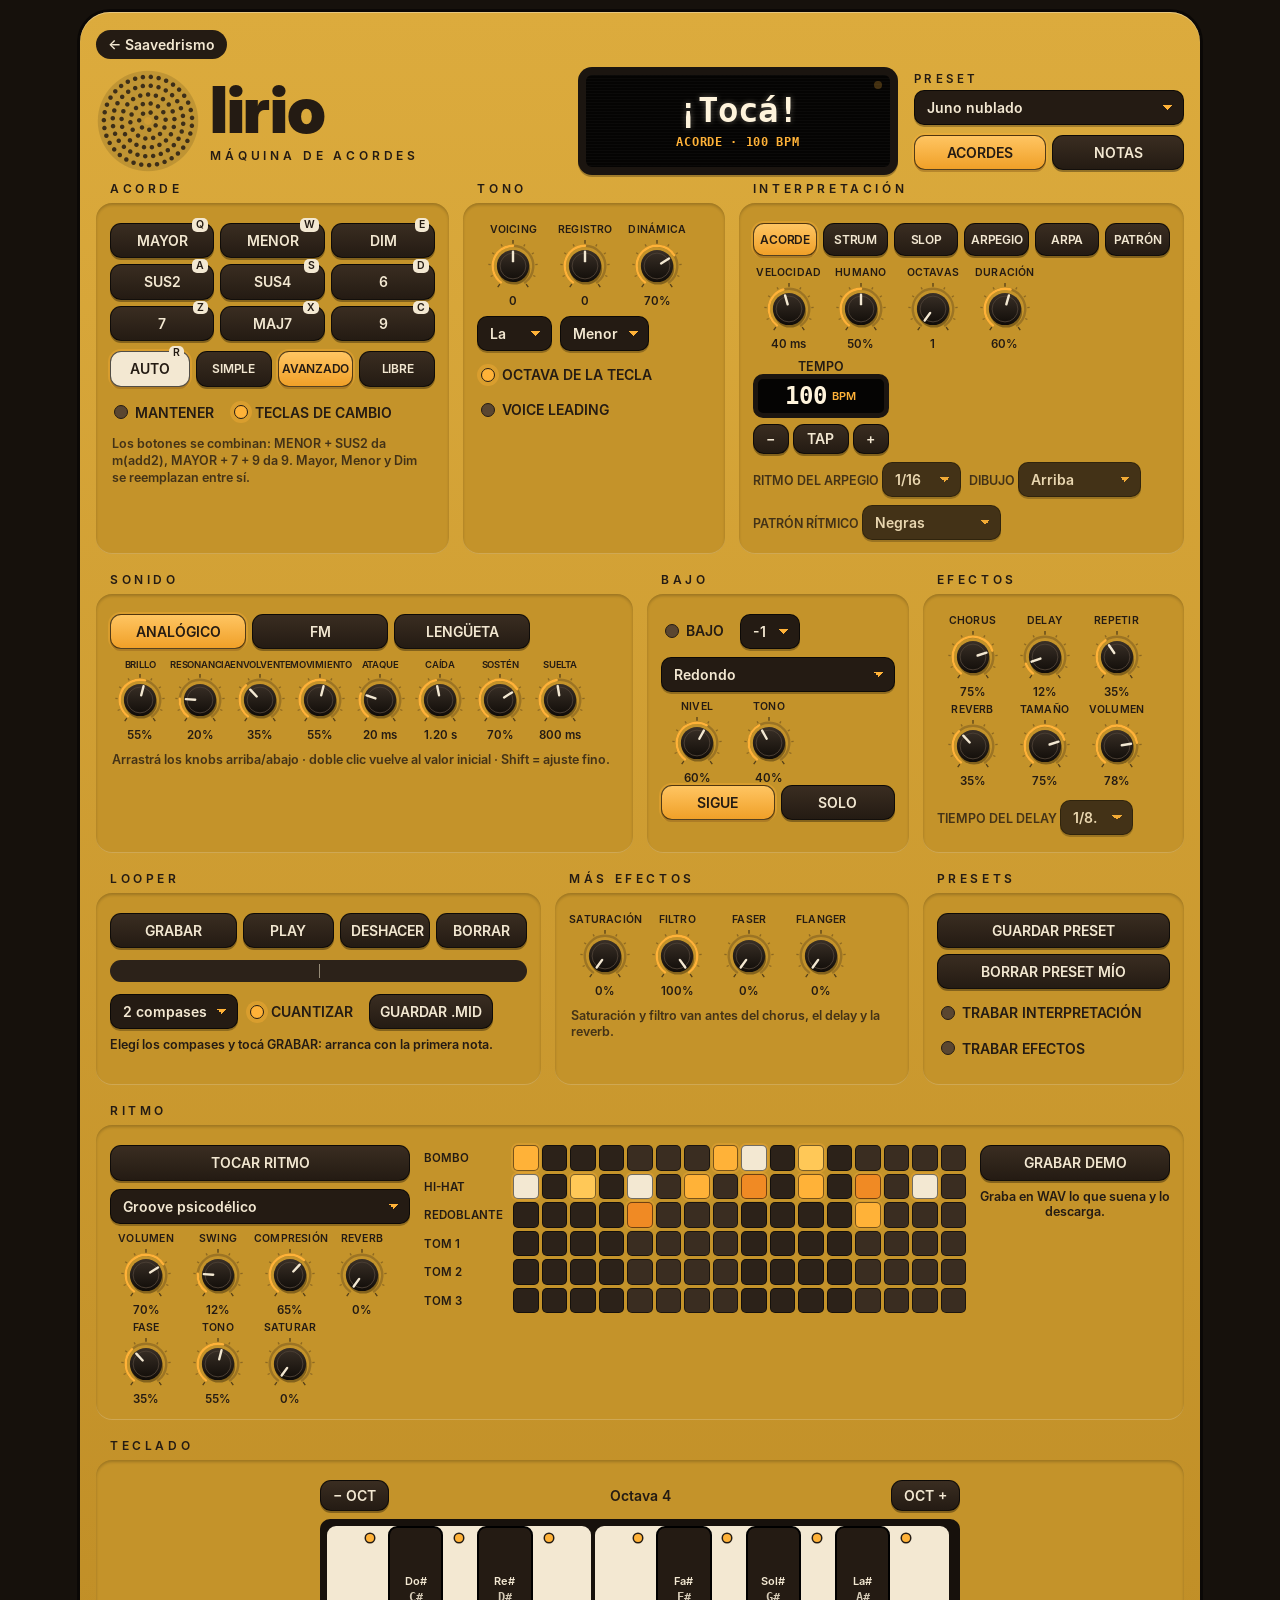
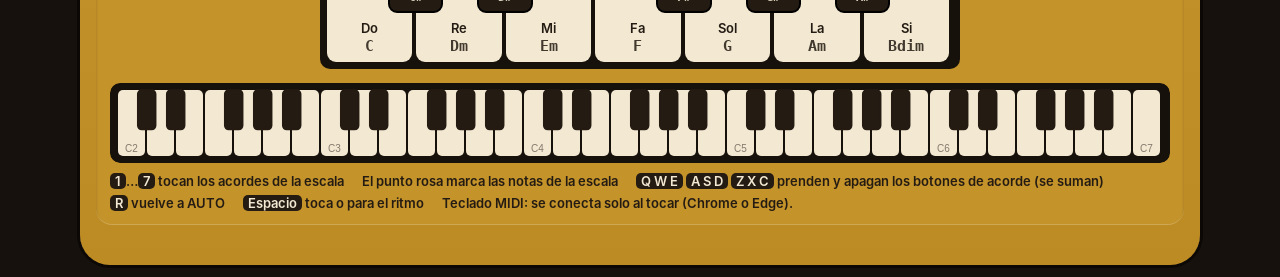
==== commit 100a014b: "Lirio: aspecto nuevo (mostaza, perillas negras, luces ámbar) en la web y en la captura Co-Authored-B" ====
--- a/lirio/index.html
+++ b/lirio/index.html
@@ -3,6 +3,7 @@
 <head>
 <meta charset="utf-8">
 <meta name="viewport" content="width=device-width, initial-scale=1">
+<meta name="theme-color" content="#d2a034">
 <title>Lirio · máquina de acordes en el navegador</title>
 <meta name="description" content="Lirio en el navegador: cada tecla toca un acorde completo. Strum, arpegio, arpa, tres motores de sonido, bajo, efectos y caja de ritmos. Gratis, de Saavedrismo.">
 <link rel="icon" href="../sol.svg" type="image/svg+xml">
@@ -43,7 +44,7 @@
 #perf .pill,#complex .pill{font-size:12px;padding-left:2px;padding-right:2px;letter-spacing:-.02em}
 .ok .ac.long{font-size:11px;letter-spacing:-.03em} .ok.b .ac.long{font-size:9px}
 .ok .ac{max-width:100%;overflow:hidden;text-align:center}
-.p-sonido .knob{width:65px}
+.p-sonido .knob{width:60px} .p-sonido .knob .n{font-size:9.5px;letter-spacing:-.02em}
 #led{position:absolute;right:20px;top:18px;width:11px;height:11px;border-radius:50%;background:var(--lime);opacity:.25}
 .lado label{font-size:13px;color:var(--cream);display:block;margin-bottom:4px}
 
@@ -143,6 +144,61 @@
   #perf{gap:4px} #perf .pill{font-size:11px}
   .p-sonido .knob{width:70px} .p-loop .btn{font-size:11.5px;padding:9px 2px}
 }
+
+/* ===== aspecto "aparato de los 70": cuerpo mostaza, botones café, luces ámbar ===== */
+@font-face{font-family:"Inter";src:url("fonts/Inter-SemiBold.otf") format("opentype");font-weight:600;font-display:swap}
+@font-face{font-family:"InterDisplay";src:url("fonts/InterDisplay-Black.otf") format("opentype");font-weight:900;font-display:swap}
+@font-face{font-family:"LirioMono";src:url("fonts/DejaVuSansMono-Bold.ttf") format("truetype");font-display:swap}
+:root{--ink:#241b13;--cream:#f3e8d2;--body:#d2a034;--bodylo:#bd8b24;--well:#c4932a;--led:#ffb238;--red:#e2482a;--pink:#ffb238;--orange:#f08a24;--lemon:#ffc857;--turq:#f2c46a;--purple:#d98b3a;--lime:#ffb238;--sky:#f5d08c}
+body{font-family:"Inter",system-ui,sans-serif;font-weight:600;background:#16110c}
+#bg{display:none}
+.wrap{background:linear-gradient(#dcab3d,var(--bodylo));border-radius:30px;box-shadow:inset 0 1px 0 #fff5,0 0 0 3px #0b0806;margin-top:12px;margin-bottom:12px;padding-top:18px}
+.volver{background:var(--ink);color:var(--cream)}
+.titulo{font-family:"InterDisplay",sans-serif;font-weight:900;font-size:64px;color:var(--ink);text-shadow:none;letter-spacing:-.02em;text-transform:lowercase}
+.sub{background:none;border:0;box-shadow:none;padding:0;font-size:12px;letter-spacing:.32em}
+.pantalla{background:#1b1510;border-radius:14px;box-shadow:0 2px 0 #0004;padding:8px}
+.pantalla-in{background:#050403;border:0;border-radius:6px;background-image:repeating-linear-gradient(#ffffff06 0 1px,transparent 1px 3px)}
+#acorde{font-family:"LirioMono",monospace;font-size:34px;color:#fff4dc;text-shadow:0 0 6px #fff4dc55}
+#subt{font-family:"LirioMono",monospace;font-size:11.5px;color:var(--led);letter-spacing:.06em}
+#led{background:var(--led);right:16px;top:14px;width:8px;height:8px}
+#tag{font-family:"LirioMono",monospace;background:none;border:1.2px solid var(--led);color:var(--led);border-radius:3px;font-size:11px;padding:0 5px;left:16px;top:12px}
+#tag.wtf{background:none;border-color:var(--red);color:var(--red)}
+.lado label{color:var(--ink);letter-spacing:.3em;font-size:11.5px}
+.panel{background:var(--well);border:0;box-shadow:inset 0 2px 3px #0003,inset 0 -1px 0 #fff3;border-radius:16px;padding:20px 14px 14px;margin-top:10px}
+.panel>h2,.panel>h2.osc{top:-22px;left:14px;background:none;border:0;padding:0;color:var(--ink);font-family:"Inter",sans-serif;font-weight:600;font-size:12px;letter-spacing:.3em;text-transform:uppercase}
+.rack{gap:30px 14px}
+.pill,.btn{background:linear-gradient(#3a2d21,var(--ink));color:var(--cream);border:1px solid #000a;border-radius:11px;box-shadow:0 2px 0 #0005;font-weight:600}
+.pill[aria-pressed="true"],.pill.claro[aria-pressed="true"],.btn.on{background:linear-gradient(#ffc562,#f0a028);color:var(--ink);box-shadow:0 0 0 2px #ffb23855,0 2px 0 #0005}
+.btn.rec.on,#lRec.on{background:linear-gradient(#f06a48,var(--red));color:#fff}
+.pills .pill.auto[aria-pressed="true"]{background:var(--cream);color:var(--ink)}
+.pill .k{background:var(--cream);color:var(--ink);top:-6px;right:5px}
+.tog{background:none;border:0;box-shadow:none;color:var(--ink);padding:6px 8px 6px 4px}
+.tog::before{background:#5a4630;border:1.3px solid var(--ink);width:12px;height:12px}
+.tog[aria-pressed="true"]{background:none}
+.tog[aria-pressed="true"]::before{background:var(--led);box-shadow:0 0 0 4px #ffb23859}
+select{background-color:var(--ink);color:var(--cream);border:1px solid #000a;border-radius:10px;box-shadow:0 2px 0 #0004;background-image:linear-gradient(45deg,transparent 50%,var(--led) 50%),linear-gradient(135deg,var(--led) 50%,transparent 50%)}
+select option,select optgroup{background:var(--ink);color:var(--cream)}
+.knob .n{font-size:10.5px;letter-spacing:.02em}
+.knob .v{font-size:11.5px}
+.tempo .num{background:#050403;border:5px solid #1b1510;border-radius:10px;box-shadow:none;font-family:"LirioMono",monospace;color:#fff4dc}
+.tempo .num small{font-family:"Inter";color:var(--led)}
+.tempo .num input{color:#fff4dc}
+.cel{background:#2c2219;border:1px solid #0008}
+.cel.b4{background:#3a2d21}
+.cel.on{background:var(--c2);box-shadow:0 0 0 2px #ffb23844}
+.cel.cur{outline:2px solid var(--cream)}
+.lbar{background:#2c2219}
+.lbar i{background:var(--led)} .lbar.rec i{background:var(--red)}
+.oct{background:none}
+.oct-keys{background:#17110c;border-radius:10px}
+.ok.w{background:var(--cream)} .ok.b{background:var(--ink);border-color:#000}
+.ok .ac{font-family:"LirioMono",monospace;opacity:.85}
+.ok.esc::before{background:var(--led);box-shadow:0 0 0 1.5px var(--ink)}
+.ok.on{background:var(--led)!important}
+#kb{border-radius:10px}
+.ayuda b{background:var(--ink);color:var(--cream)}
+.nota{opacity:.8}
+@media (max-width:640px){.wrap{border-radius:0;margin:0;box-shadow:none} .oct{background:var(--body);border-top:2px solid var(--ink)} .titulo{font-size:54px}}
 </style>
 </head>
 <body>
@@ -277,8 +333,8 @@
 <script>
 'use strict';
 const $=id=>document.getElementById(id);
-const COL={ink:'#2a1640',cream:'#fff3d6',pink:'#ff2e88',orange:'#ff8a00',lemon:'#ffe14a',turq:'#00c2c7',purple:'#7b3dff',lime:'#8ad63c',sky:'#4aa3ff'};
-const RAIN=[COL.pink,COL.orange,COL.lemon,COL.lime,COL.turq,COL.sky,COL.purple];
+const COL={ink:'#241b13',cream:'#f3e8d2',pink:'#ffb238',orange:'#f08a24',lemon:'#ffc857',turq:'#f2c46a',purple:'#d98b3a',lime:'#ffb238',sky:'#f5d08c',led:'#ffb238'};
+const RAIN=['#ffb238','#f3e8d2','#f08a24','#ffc857','#ffb238','#f3e8d2','#f08a24'];
 const rainbow=i=>RAIN[((i%7)+7)%7];
 
 /* ---------- parámetros (los mismos del plugin) ---------- */
@@ -394,7 +450,7 @@
 let pend=false;
 function sendP(){ if(!node||pend)return; pend=true; requestAnimationFrame(()=>{pend=false; node.port.postMessage({t:'p',p:st})}) }
 function changed(k){save(); sendP(); refresh()}
-async function on(k,v){if(await audio())node.port.postMessage({t:'on',k,v})}
+async function on(k,v){if(await audio()){if(pend)node.port.postMessage({t:'p',p:st}); node.port.postMessage({t:'on',k,v})}}
 function off(k){node&&node.port.postMessage({t:'off',k})}
 
 /* ---------- píldoras ---------- */
@@ -441,15 +497,15 @@
 function fromN(id,n){const [a,b,c,,,,isInt]=KN[id]; n=Math.min(1,Math.max(0,n)); let v; if(c>0){const sk=Math.log(.5)/Math.log((c-a)/(b-a)); v=a+(b-a)*Math.pow(n,1/sk)} else v=a+(b-a)*n; return isInt?Math.round(v):v}
 function fmt(id,v){const f=KN[id][3]; if(f==='%')return Math.round(v*100)+'%'; if(f==='ms')return Math.round(v)+' ms'; if(f==='s')return v<1?Math.round(v*1000)+' ms':v.toFixed(2)+' s'; return (v>0&&KN[id][0]<0?'+':'')+v}
 function flower(pos,c){
-  const a0=Math.PI*1.2,a1=Math.PI*2.8,ang=a0+pos*(a1-a0),r=25,cx=28,cy=28,P=(rr,a)=>[cx+rr*Math.sin(a),cy-rr*Math.cos(a)];
+  const a0=Math.PI*1.2,a1=Math.PI*2.8,ang=a0+pos*(a1-a0),r=26,cx=28,cy=28,P=(rr,a)=>[cx+rr*Math.sin(a),cy-rr*Math.cos(a)];
   let s='';
-  for(let i=0;i<8;i++){const pa=i/8*360+11.5; s+=`<ellipse cx="${cx}" cy="${cy-r*0.98+r*0.31}" rx="${r*0.21}" ry="${r*0.31}" transform="rotate(${pa} ${cx} ${cy})" fill="${c}" fill-opacity=".45" stroke="${COL.ink}" stroke-opacity=".85" stroke-width="1.4"/>`}
+  for(let i=0;i<=10;i++){const ta=a0+(a1-a0)*i/10,[x0,y0]=P(r*0.86,ta),[x1,y1]=P(r*(i%5===0?1:0.95),ta); s+=`<line x1="${x0}" y1="${y0}" x2="${x1}" y2="${y1}" stroke="${COL.ink}" stroke-opacity="${i%5===0?0.7:0.35}" stroke-width="1.3"/>`}
   const arc=(from,to)=>{const [x0,y0]=P(r*0.78,from),[x1,y1]=P(r*0.78,to); return `M${x0} ${y0}A${r*0.78} ${r*0.78} 0 ${to-from>Math.PI?1:0} 1 ${x1} ${y1}`};
-  s+=`<path d="${arc(a0,a1)}" fill="none" stroke="${COL.ink}" stroke-width="${r*0.24}" stroke-linecap="round"/>`;
-  if(pos>0.002)s+=`<path d="${arc(a0,ang)}" fill="none" stroke="${c}" stroke-width="${r*0.15}" stroke-linecap="round"/>`;
-  const br=r*0.56; s+=`<circle cx="${cx+2}" cy="${cy+3}" r="${br}" fill="${COL.ink}"/><circle cx="${cx}" cy="${cy}" r="${br}" fill="${c}" stroke="${COL.ink}" stroke-width="2"/><circle cx="${cx}" cy="${cy}" r="${br*0.55}" fill="${COL.cream}"/>`;
-  const [tx,ty]=P(br*0.78,ang),[mx,my]=P(br*0.5,ang);
-  s+=`<line x1="${cx}" y1="${cy}" x2="${mx}" y2="${my}" stroke="${COL.ink}" stroke-width="2.4" stroke-linecap="round"/><circle cx="${tx}" cy="${ty}" r="${r*0.1}" fill="${COL.ink}"/>`;
+  s+=`<path d="${arc(a0,a1)}" fill="none" stroke="${COL.ink}" stroke-opacity=".25" stroke-width="2.4" stroke-linecap="round"/>`;
+  if(pos>0.002)s+=`<path d="${arc(a0,ang)}" fill="none" stroke="${COL.led}" stroke-width="2.4" stroke-linecap="round"/>`;
+  const br=r*0.62; s+=`<defs><linearGradient id="kg" x1="0" y1="0" x2="0" y2="1"><stop offset="0" stop-color="#3a3027"/><stop offset="1" stop-color="#100c08"/></linearGradient></defs><circle cx="${cx+1}" cy="${cy+2.5}" r="${br}" fill="#0005"/><circle cx="${cx}" cy="${cy}" r="${br}" fill="url(#kg)"/><circle cx="${cx}" cy="${cy}" r="${br*0.8}" fill="none" stroke="#4a3e33" stroke-width="1"/>`;
+  const [ix,iy]=P(br*0.3,ang),[tx,ty]=P(br*0.88,ang);
+  s+=`<line x1="${ix}" y1="${iy}" x2="${tx}" y2="${ty}" stroke="${COL.cream}" stroke-width="2.4" stroke-linecap="round"/>`;
   return `<svg viewBox="0 0 56 56" aria-hidden="true">${s}</svg>`;
 }
 const knobEls={};
@@ -559,13 +615,13 @@
 function drawKb(){
   if(!KL)KL=kbLayout(); const {w,h,dpr}=KL, c=kb.getContext('2d'); c.setTransform(dpr,0,0,dpr,0,0);
   const sounding=new Set(ui.notes||[]); held.forEach(n=>sounding.add(n));
-  c.fillStyle=COL.ink; c.beginPath(); c.roundRect(0,0,w,h,14); c.fill();
+  c.fillStyle='#17110c'; c.beginPath(); c.roundRect(0,0,w,h,10); c.fill();
   const x0=8,y0=7,W=w-16,H=h-14; let whites=0; for(let m=KLO;m<=KHI;m++)if(!isBlack(m))whites++; const kw=W/whites;
   let wi=0; c.font='10px Righteous, sans-serif'; c.textAlign='center';
-  for(let m=KLO;m<=KHI;m++)if(!isBlack(m)){c.fillStyle=sounding.has(m)?rainbow(m%12):COL.cream; c.beginPath(); c.roundRect(x0+wi*kw,y0,kw-2,H,5); c.fill();
-    if(m%12===0){c.fillStyle='#2a164088'; c.fillText('C'+(m/12-1),x0+wi*kw+kw/2-1,y0+H-4)} wi++}
+  for(let m=KLO;m<=KHI;m++)if(!isBlack(m)){c.fillStyle=sounding.has(m)?COL.led:COL.cream; c.beginPath(); c.roundRect(x0+wi*kw,y0,kw-2,H,5); c.fill();
+    if(m%12===0){c.fillStyle='#241b1388'; c.fillText('C'+(m/12-1),x0+wi*kw+kw/2-1,y0+H-4)} wi++}
   wi=0;
-  for(let m=KLO;m<=KHI;m++){if(!isBlack(m)){wi++; continue} c.fillStyle=sounding.has(m)?rainbow(m%12):'#3d2a55'; c.beginPath(); c.roundRect(x0+wi*kw-kw*0.32,y0,kw*0.62,H*0.6,4); c.fill(); c.strokeStyle=COL.ink; c.lineWidth=1.5; c.stroke()}
+  for(let m=KLO;m<=KHI;m++){if(!isBlack(m)){wi++; continue} c.fillStyle=sounding.has(m)?COL.led:COL.ink; c.beginPath(); c.roundRect(x0+wi*kw-kw*0.32,y0,kw*0.62,H*0.6,4); c.fill(); c.strokeStyle=COL.ink; c.lineWidth=1.5; c.stroke()}
 }
 function noteAt(x,y){const {w,h}=KL, x0=8,y0=7,W=w-16,H=h-14; let whites=0; for(let m=KLO;m<=KHI;m++)if(!isBlack(m))whites++; const kw=W/whites;
   if(y-y0<H*0.6){let wi=0; for(let m=KLO;m<=KHI;m++){if(!isBlack(m)){wi++; continue} const bx=x0+wi*kw-kw*0.32; if(x>=bx&&x<=bx+kw*0.62)return m}}
@@ -641,7 +697,7 @@
   }catch(e){$('midiSt').textContent='Teclado MIDI: el navegador no dio permiso.'}
 }
 function msg(e){const [s,a,b]=e.data, c=s&0xf0;
-  if(c===0x90&&b>0){held.add(a); node.port.postMessage({t:'on',k:a,v:b/127})}
+  if(c===0x90&&b>0){held.add(a); if(pend)node.port.postMessage({t:'p',p:st}); node.port.postMessage({t:'on',k:a,v:b/127})}
   else if(c===0x80||(c===0x90&&b===0)){held.delete(a); node.port.postMessage({t:'off',k:a})}
   else if(c===0xB0&&a===64)node.port.postMessage({t:'sus',on:b>=64});
   else if(c===0xB0&&a===1)node.port.postMessage({t:'mod',v:b/127});
@@ -677,19 +733,12 @@
 }
 
 /* ---------- fondo y flor (op-art) ---------- */
-function drawBg(){
-  const c=$('bg'), dpr=Math.min(2,devicePixelRatio||1), W=innerWidth, H=innerHeight; c.width=W*dpr; c.height=H*dpr; const g=c.getContext('2d'); g.setTransform(dpr,0,0,dpr,0,0);
-  g.fillStyle=COL.purple; g.fillRect(0,0,W,H); const N=16;
-  for(let k=N;k>=0;k--){const base=-60+k*(H+120)/N; g.beginPath(); g.moveTo(0,H+10); g.lineTo(0,base);
-    for(let x=0;x<=W+20;x+=16)g.lineTo(x,base+26*Math.sin(x*0.008+k*0.55)+0.18*x*(1080/Math.max(W,600)));
-    g.lineTo(W+20,H+10); g.closePath(); g.fillStyle=rainbow(k); g.fill(); g.strokeStyle='#2a164059'; g.lineWidth=2; g.stroke()}
-}
-function drawFlor(t){
-  const c=$('flor'), g=c.getContext('2d'), s=c.width/120; g.setTransform(s,0,0,s,0,0); g.clearRect(0,0,120,120);
-  for(let i=9;i>=0;i--){const rr=4+i*5.6; g.beginPath(); g.arc(60,60,rr,0,7); g.fillStyle=i%2?COL.cream:COL.ink; g.fill()}
-  const rot=t*0.36;
-  for(let i=0;i<10;i++){const a=rot+i/10*Math.PI*2; g.save(); g.translate(60,60); g.rotate(a); g.beginPath(); g.ellipse(0,-24,8.5,15,0,0,7); g.fillStyle=rainbow(i); g.fill(); g.lineWidth=2; g.strokeStyle=COL.ink; g.stroke(); g.restore()}
-  g.beginPath(); g.arc(60,60,11,0,7); g.fillStyle=COL.lemon; g.fill(); g.stroke();
+function drawBg(){}
+function drawFlor(){
+  const c=$('flor'), g=c.getContext('2d'), sc=c.width/120; g.setTransform(sc,0,0,sc,0,0); g.clearRect(0,0,120,120);
+  g.beginPath(); g.arc(60,60,58,0,7); g.fillStyle='#0000001f'; g.fill();
+  for(let ring=1;ring<=5;ring++){const rr=54*ring/5.3, n=ring*7; for(let i=0;i<n;i++){const a=i/n*Math.PI*2+ring*0.3; g.beginPath(); g.arc(60+rr*Math.sin(a),60-rr*Math.cos(a),2.6,0,7); g.fillStyle='#241b13d9'; g.fill()}}
+  g.beginPath(); g.arc(60,60,4.5,0,7); g.fillStyle=`rgba(255,178,56,${0.25+0.75*led})`; g.fill();
 }
 
 drawBg(); refresh(); drawKb(); requestAnimationFrame(frame);
